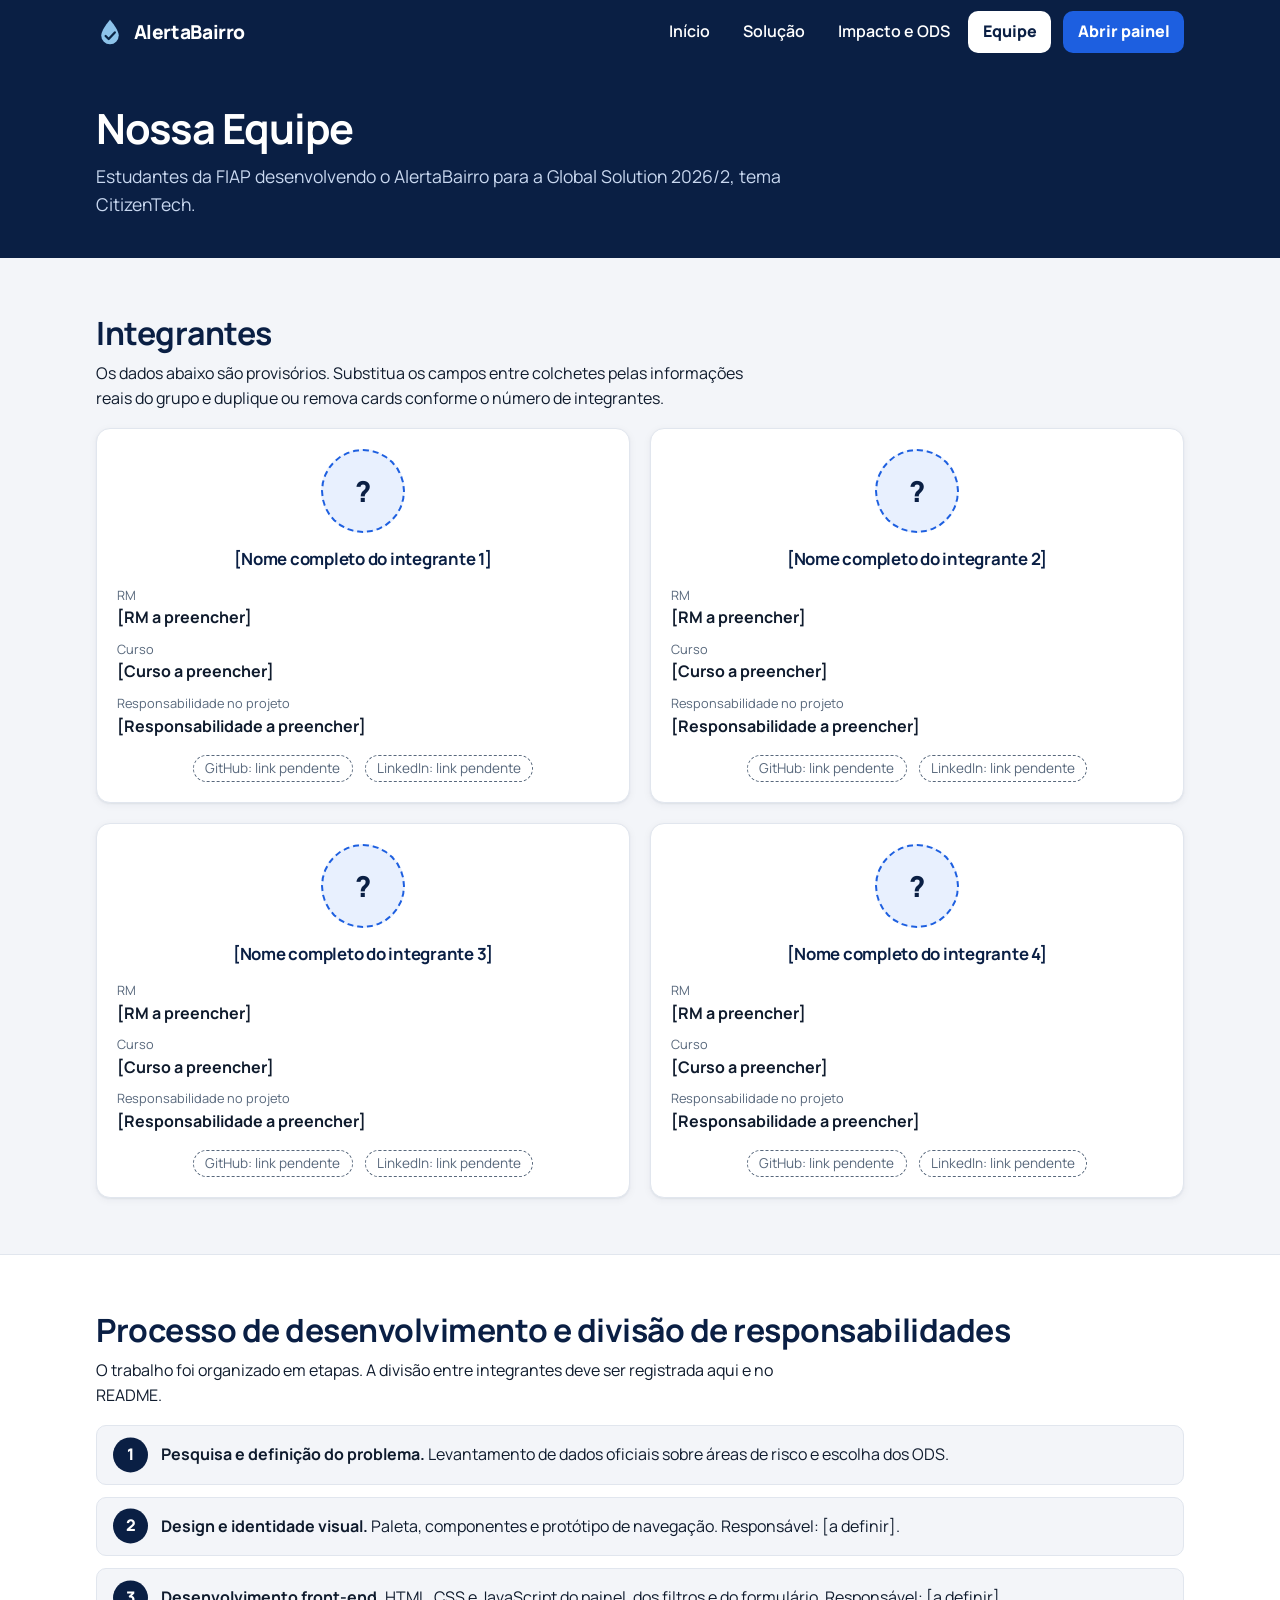
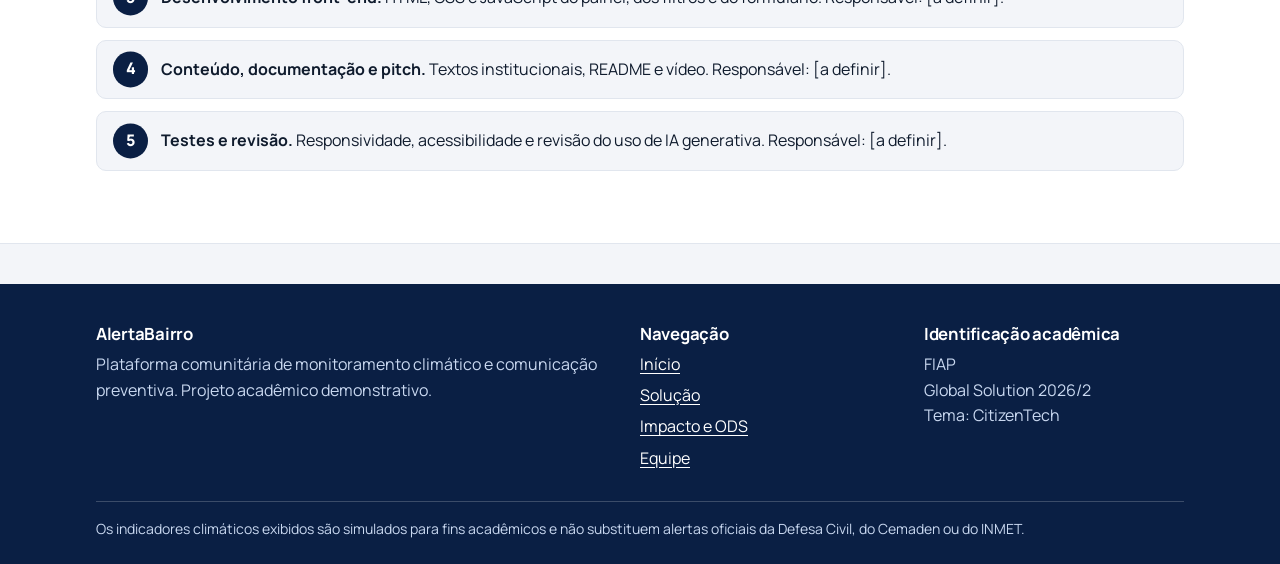
==== equipe.html @ a282086f "Projeto_demo {versão 1}" ====
<!DOCTYPE html>
<html lang="pt-BR">
<head>
  <meta charset="UTF-8">
  <meta name="viewport" content="width=device-width, initial-scale=1">
  <title>Equipe | AlertaBairro</title>
  <meta name="description" content="Integrantes do projeto AlertaBairro, responsabilidades e processo de desenvolvimento da Global Solution FIAP 2026/2.">
  <link rel="preconnect" href="https://fonts.googleapis.com">
  <link rel="preconnect" href="https://fonts.gstatic.com" crossorigin>
  <link href="https://fonts.googleapis.com/css2?family=Manrope:wght@400;500;600;700;800&amp;display=swap" rel="stylesheet">
  <link rel="stylesheet" href="css/style.css">
  <script src="js/main.js" defer></script>
</head>
<body>
  <svg class="sprite" aria-hidden="true" focusable="false">
    <symbol id="i-home" viewBox="0 0 24 24"><path d="M3 11l9-8 9 8"/><path d="M5 10v10h14V10"/><path d="M10 20v-6h4v6"/></symbol>
    <symbol id="i-activity" viewBox="0 0 24 24"><path d="M3 12h4l3-8 4 16 3-8h4"/></symbol>
    <symbol id="i-map" viewBox="0 0 24 24"><path d="M9 4L3 6v14l6-2 6 2 6-2V4l-6 2-6-2z"/><path d="M9 4v14"/><path d="M15 6v14"/></symbol>
    <symbol id="i-alert" viewBox="0 0 24 24"><path d="M12 3L2 21h20L12 3z"/><path d="M12 10v5"/><path d="M12 18h.01"/></symbol>
    <symbol id="i-bell" viewBox="0 0 24 24"><path d="M6 9a6 6 0 0 1 12 0c0 6 2 7 2 8H4c0-1 2-2 2-8z"/><path d="M10 21h4"/></symbol>
    <symbol id="i-users" viewBox="0 0 24 24"><circle cx="9" cy="8" r="3.5"/><path d="M2 20c0-3.5 3-6 7-6s7 2.5 7 6"/><circle cx="17" cy="9" r="2.5"/><path d="M18 14c2.5.5 4 2.5 4 5"/></symbol>
    <symbol id="i-settings" viewBox="0 0 24 24"><path d="M4 6h10"/><path d="M18 6h2"/><circle cx="16" cy="6" r="2"/><path d="M4 12h2"/><path d="M10 12h10"/><circle cx="8" cy="12" r="2"/><path d="M4 18h10"/><path d="M18 18h2"/><circle cx="16" cy="18" r="2"/></symbol>
    <symbol id="i-search" viewBox="0 0 24 24"><circle cx="11" cy="11" r="7"/><path d="M20 20l-4-4"/></symbol>
    <symbol id="i-plus" viewBox="0 0 24 24"><path d="M12 5v14M5 12h14"/></symbol>
    <symbol id="i-menu" viewBox="0 0 24 24"><path d="M4 6h16M4 12h16M4 18h16"/></symbol>
    <symbol id="i-x" viewBox="0 0 24 24"><path d="M6 6l12 12M18 6L6 18"/></symbol>
    <symbol id="i-droplet" viewBox="0 0 24 24"><path d="M12 3s7 7.5 7 12a7 7 0 0 1-14 0c0-4.5 7-12 7-12z"/></symbol>
    <symbol id="i-cloud-rain" viewBox="0 0 24 24"><path d="M7 15a4.5 4.5 0 0 1-.5-9A6 6 0 0 1 18 7.5a4 4 0 0 1-.5 7.5H7z"/><path d="M8 18l-1 3M12 18l-1 3M16 18l-1 3"/></symbol>
    <symbol id="i-thermometer" viewBox="0 0 24 24"><path d="M14 14.5V5a2 2 0 0 0-4 0v9.5a4 4 0 1 0 4 0z"/></symbol>
    <symbol id="i-check" viewBox="0 0 24 24"><path d="M5 12.5l4.5 4.5L19 7"/></symbol>
    <symbol id="i-pin" viewBox="0 0 24 24"><path d="M12 21s7-6 7-11a7 7 0 0 0-14 0c0 5 7 11 7 11z"/><circle cx="12" cy="10" r="2.5"/></symbol>
    <symbol id="i-shield" viewBox="0 0 24 24"><path d="M12 3l8 3v6c0 5-3.5 8-8 9-4.5-1-8-4-8-9V6l8-3z"/><path d="M9 12l2 2 4-4"/></symbol>
    <symbol id="i-clock" viewBox="0 0 24 24"><circle cx="12" cy="12" r="9"/><path d="M12 7v5l3 2"/></symbol>
    <symbol id="i-info" viewBox="0 0 24 24"><circle cx="12" cy="12" r="9"/><path d="M12 11v5"/><path d="M12 8h.01"/></symbol>
  </svg>
  <a class="skip-link" href="#conteudo">Ir para o conteúdo principal</a>
  <header class="site-header">
    <div class="container header-inner">
      <a class="brand" href="index.html" aria-label="AlertaBairro, página inicial">
        <svg viewBox="0 0 32 32" aria-hidden="true" focusable="false">
          <path d="M16 2C16 2 6 13.5 6 20a10 10 0 0 0 20 0C26 13.5 16 2 16 2Z" fill="#8dc3ea"/>
          <path d="M11 20.5l3.5 3.5 7-7.5" fill="none" stroke="#0b2545" stroke-width="2.6" stroke-linecap="round" stroke-linejoin="round"/>
        </svg>
        <span>AlertaBairro</span>
      </a>
      <button class="menu-toggle" id="menu-toggle" type="button" aria-expanded="false" aria-controls="menu-principal">
        <span class="sr-only">Abrir menu</span>
        <svg class="icon" viewBox="0 0 24 24" aria-hidden="true" focusable="false"><path d="M4 6h16M4 12h16M4 18h16"/></svg>
      </button>
      <nav aria-label="Navegação principal">
        <ul class="menu" id="menu-principal">
          <li><a href="index.html">Início</a></li>
          <li><a href="solucao.html">Solução</a></li>
          <li><a href="impacto.html">Impacto e ODS</a></li>
          <li><a href="equipe.html" aria-current="page">Equipe</a></li>
          <li><a class="menu-cta" href="solucao.html">Abrir painel</a></li>
        </ul>
      </nav>
    </div>
  </header>

  <main id="conteudo">

    <section class="page-hero" aria-labelledby="titulo-equipe">
      <div class="container">
        <h1 id="titulo-equipe">Nossa Equipe</h1>
        <p class="lead">Estudantes da FIAP desenvolvendo o AlertaBairro para a Global Solution 2026/2, tema CitizenTech.</p>
      </div>
    </section>

    <section class="section" aria-labelledby="titulo-integrantes">
      <div class="container">
        <h2 id="titulo-integrantes">Integrantes</h2>
        <p>Os dados abaixo são provisórios. Substitua os campos entre colchetes pelas informações reais do grupo e duplique ou remova cards conforme o número de integrantes.</p>
        <div class="grid grid-2">
          <article class="card team-card">
            <div class="avatar" role="img" aria-label="Avatar provisório do integrante 1">?</div>
            <h3>[Nome completo do integrante 1]</h3>
            <dl>
              <dt>RM</dt><dd>[RM a preencher]</dd>
              <dt>Curso</dt><dd>[Curso a preencher]</dd>
              <dt>Responsabilidade no projeto</dt><dd>[Responsabilidade a preencher]</dd>
            </dl>
            <div class="team-links">
              <span class="link-pendente">GitHub: link pendente</span>
              <span class="link-pendente">LinkedIn: link pendente</span>
            </div>
          </article>
          <article class="card team-card">
            <div class="avatar" role="img" aria-label="Avatar provisório do integrante 2">?</div>
            <h3>[Nome completo do integrante 2]</h3>
            <dl>
              <dt>RM</dt><dd>[RM a preencher]</dd>
              <dt>Curso</dt><dd>[Curso a preencher]</dd>
              <dt>Responsabilidade no projeto</dt><dd>[Responsabilidade a preencher]</dd>
            </dl>
            <div class="team-links">
              <span class="link-pendente">GitHub: link pendente</span>
              <span class="link-pendente">LinkedIn: link pendente</span>
            </div>
          </article>
          <article class="card team-card">
            <div class="avatar" role="img" aria-label="Avatar provisório do integrante 3">?</div>
            <h3>[Nome completo do integrante 3]</h3>
            <dl>
              <dt>RM</dt><dd>[RM a preencher]</dd>
              <dt>Curso</dt><dd>[Curso a preencher]</dd>
              <dt>Responsabilidade no projeto</dt><dd>[Responsabilidade a preencher]</dd>
            </dl>
            <div class="team-links">
              <span class="link-pendente">GitHub: link pendente</span>
              <span class="link-pendente">LinkedIn: link pendente</span>
            </div>
          </article>
          <article class="card team-card">
            <div class="avatar" role="img" aria-label="Avatar provisório do integrante 4">?</div>
            <h3>[Nome completo do integrante 4]</h3>
            <dl>
              <dt>RM</dt><dd>[RM a preencher]</dd>
              <dt>Curso</dt><dd>[Curso a preencher]</dd>
              <dt>Responsabilidade no projeto</dt><dd>[Responsabilidade a preencher]</dd>
            </dl>
            <div class="team-links">
              <span class="link-pendente">GitHub: link pendente</span>
              <span class="link-pendente">LinkedIn: link pendente</span>
            </div>
          </article>
        </div>
      </div>
    </section>

    <section class="section section-alt" aria-labelledby="titulo-processo">
      <div class="container">
        <h2 id="titulo-processo">Processo de desenvolvimento e divisão de responsabilidades</h2>
        <p>O trabalho foi organizado em etapas. A divisão entre integrantes deve ser registrada aqui e no README.</p>
        <ol class="steps">
          <li><strong>Pesquisa e definição do problema.</strong> Levantamento de dados oficiais sobre áreas de risco e escolha dos ODS.</li>
          <li><strong>Design e identidade visual.</strong> Paleta, componentes e protótipo de navegação. Responsável: [a definir].</li>
          <li><strong>Desenvolvimento front-end.</strong> HTML, CSS e JavaScript do painel, dos filtros e do formulário. Responsável: [a definir].</li>
          <li><strong>Conteúdo, documentação e pitch.</strong> Textos institucionais, README e vídeo. Responsável: [a definir].</li>
          <li><strong>Testes e revisão.</strong> Responsividade, acessibilidade e revisão do uso de IA generativa. Responsável: [a definir].</li>
        </ol>
      </div>
    </section>
  </main>

  <footer class="site-footer">
    <div class="container">
      <div class="footer-grid">
        <div>
          <h2>AlertaBairro</h2>
          <p>Plataforma comunitária de monitoramento climático e comunicação preventiva. Projeto acadêmico demonstrativo.</p>
        </div>
        <nav aria-label="Navegação do rodapé">
          <h2>Navegação</h2>
          <ul class="footer-links">
            <li><a href="index.html">Início</a></li>
            <li><a href="solucao.html">Solução</a></li>
            <li><a href="impacto.html">Impacto e ODS</a></li>
            <li><a href="equipe.html">Equipe</a></li>
          </ul>
        </nav>
        <div>
          <h2>Identificação acadêmica</h2>
          <p>FIAP<br>Global Solution 2026/2<br>Tema: CitizenTech</p>
        </div>
      </div>
      <div class="footer-note">
        <p>Os indicadores climáticos exibidos são simulados para fins acadêmicos e não substituem alertas oficiais da Defesa Civil, do Cemaden ou do INMET.</p>
      </div>
    </div>
  </footer>
</body>
</html>
---- css/style.css ----
/* ==========================================================================
   AlertaBairro — Global Solution FIAP 2026/2 (CitizenTech)
   Estilos globais (site institucional + aplicativo). Mobile First.
   Sumário:
   1. Tokens          2. Base e utilitários   3. Componentes (botões, badges, formulários)
   4. Site público    5. App: estrutura       6. App: componentes e telas
   7. Mapa            8. Media queries        9. Movimento reduzido
   ========================================================================== */

/* 1. TOKENS --------------------------------------------------------------- */
:root {
  --navy: #0a1f44;
  --navy-2: #102a5c;
  --navy-3: #1b3a73;
  --blue: #1d5fe0;
  --blue-dark: #1749ad;
  --sky: #e8f0fe;
  --bg: #f3f5f9;
  --surface: #ffffff;
  --line: #e1e6ee;
  --ink: #0f1b2d;
  --muted: #58687c;

  --green: #0f7a55;
  --green-bg: #e2f5ec;
  --green-fill: #2fa36b;
  --amber: #8a5300;
  --amber-bg: #fff3d6;
  --amber-fill: #f2b230;
  --red: #c0302b;
  --red-bg: #fdeaea;
  --red-fill: #d6453d;

  --r-sm: 6px;
  --r: 10px;
  --r-lg: 14px;
  --shadow: 0 1px 2px rgba(10, 31, 68, 0.06), 0 2px 8px rgba(10, 31, 68, 0.05);
  --shadow-lg: 0 12px 32px rgba(10, 31, 68, 0.18);
  --font: "Manrope", "Segoe UI", system-ui, -apple-system, "Helvetica Neue", Arial, sans-serif;
  --max: 1120px;
  --sidebar: 256px;
  --topbar: 64px;
}

/* 2. BASE E UTILITÁRIOS --------------------------------------------------- */
*, *::before, *::after { box-sizing: border-box; }
html { scroll-behavior: smooth; -webkit-text-size-adjust: 100%; }
body { margin: 0; font-family: var(--font); font-size: 1rem; line-height: 1.6; color: var(--ink); background: var(--bg); overflow-x: hidden; }
img, svg { max-width: 100%; }
h1, h2, h3 { margin: 0 0 0.5rem; line-height: 1.2; color: var(--navy); letter-spacing: -0.015em; }
h1 { font-size: clamp(2rem, 6vw, 3.4rem); letter-spacing: -0.03em; }
h2 { font-size: clamp(1.45rem, 3.5vw, 2rem); }
h3 { font-size: 1.05rem; }
p { margin: 0 0 1rem; max-width: 68ch; }
a { color: var(--blue); text-underline-offset: 3px; }
a:hover { color: var(--navy); }
ul, ol { margin: 0 0 1rem; padding-left: 1.25rem; }
:focus-visible { outline: 3px solid var(--amber-fill); outline-offset: 2px; border-radius: 4px; }

.container { width: 100%; max-width: var(--max); margin: 0 auto; padding: 0 1rem; }
.sr-only { position: absolute; width: 1px; height: 1px; padding: 0; margin: -1px; overflow: hidden; clip: rect(0, 0, 0, 0); white-space: nowrap; border: 0; }
.skip-link { position: absolute; left: 1rem; top: -100px; z-index: 300; background: var(--amber-bg); color: var(--ink); padding: 0.6rem 1rem; border-radius: var(--r-sm); font-weight: 700; }
.skip-link:focus { top: 0.5rem; }
[hidden] { display: none !important; }
.lead { font-size: 1.1rem; color: var(--muted); }
.muted { color: var(--muted); }
.grid { display: grid; gap: 1.25rem; }
.icon { width: 1.25rem; height: 1.25rem; flex: none; fill: none; stroke: currentColor; stroke-width: 2; stroke-linecap: round; stroke-linejoin: round; }

/* 3. COMPONENTES ---------------------------------------------------------- */
.btn {
  display: inline-flex; align-items: center; justify-content: center; gap: 0.5rem;
  padding: 0.65rem 1.15rem; border-radius: var(--r); border: 1.5px solid transparent;
  font: inherit; font-weight: 700; font-size: 0.95rem; text-decoration: none; cursor: pointer;
  transition: background 0.15s ease, color 0.15s ease, border-color 0.15s ease, transform 0.1s ease;
}
.btn:active { transform: translateY(1px); }
.btn-primary { background: var(--blue); color: #fff; }
.btn-primary:hover { background: var(--blue-dark); color: #fff; }
.btn-secondary { background: var(--surface); color: var(--navy); border-color: #b9c4d4; }
.btn-secondary:hover { background: var(--sky); border-color: var(--blue); color: var(--navy); }
.btn-light { background: #fff; color: var(--navy); }
.btn-light:hover { background: var(--sky); color: var(--navy); }
.btn-outline-light { background: transparent; color: #fff; border-color: rgba(255, 255, 255, 0.55); }
.btn-outline-light:hover { background: rgba(255, 255, 255, 0.12); color: #fff; }
.btn-danger { background: var(--red); color: #fff; }
.btn-danger:hover { background: #9d2420; color: #fff; }
.btn-sm { padding: 0.4rem 0.75rem; font-size: 0.85rem; }
.btn-row { display: flex; flex-wrap: wrap; gap: 0.75rem; margin-top: 1.25rem; }

.badge { display: inline-flex; align-items: center; gap: 0.3rem; font-size: 0.78rem; font-weight: 700; padding: 0.15rem 0.6rem; border-radius: 999px; border: 1px solid transparent; white-space: nowrap; }
.badge-baixo, .badge-informativo { background: var(--green-bg); color: var(--green); border-color: #9ad6bb; }
.badge-moderado, .badge-atencao { background: var(--amber-bg); color: var(--amber); border-color: #e8c36a; }
.badge-alto, .badge-elevado { background: var(--red-bg); color: var(--red); border-color: #eba6a3; }
.badge-neutro { background: var(--sky); color: var(--navy-3); border-color: #c3d4f6; }

.field { display: flex; flex-direction: column; gap: 0.35rem; }
.field label { font-weight: 700; font-size: 0.9rem; }
.field input, .field select, .field textarea {
  font: inherit; font-size: 0.95rem; padding: 0.6rem 0.75rem; border: 1.5px solid #b9c4d4;
  border-radius: var(--r); background: #fff; color: var(--ink); width: 100%;
}
.field textarea { resize: vertical; min-height: 96px; }
.field input:focus, .field select:focus, .field textarea:focus { border-color: var(--blue); outline: 3px solid var(--sky); }
.field input[aria-invalid="true"], .field select[aria-invalid="true"], .field textarea[aria-invalid="true"] { border-color: var(--red); background: var(--red-bg); }
.hint { font-size: 0.85rem; color: var(--muted); }
.erro-campo { color: var(--red); font-size: 0.85rem; font-weight: 700; margin: 0; }
.form-grid { display: grid; gap: 1rem; }
.feedback { border-radius: var(--r); padding: 0.85rem 1rem; margin-top: 1rem; font-weight: 700; font-size: 0.95rem; }
.feedback p { margin: 0; }
.feedback-sucesso { background: var(--green-bg); color: var(--green); border: 1px solid #9ad6bb; }
.feedback-erro { background: var(--red-bg); color: var(--red); border: 1px solid #eba6a3; }
.notice { display: flex; gap: 0.75rem; align-items: flex-start; background: var(--amber-bg); border: 1px solid #e8c36a; border-left: 5px solid var(--amber-fill); border-radius: var(--r); padding: 0.85rem 1rem; font-size: 0.92rem; }
.notice p { margin: 0; max-width: none; }
.notice .icon { color: var(--amber); margin-top: 0.15rem; }
.card { background: var(--surface); border: 1px solid var(--line); border-radius: var(--r-lg); padding: 1.25rem; box-shadow: var(--shadow); }
.card p:last-child { margin-bottom: 0; }

/* 4. SITE PÚBLICO --------------------------------------------------------- */
.site-header { background: var(--navy); position: sticky; top: 0; z-index: 50; }
.header-inner { display: flex; align-items: center; justify-content: space-between; min-height: 64px; position: relative; }
.brand { display: inline-flex; align-items: center; gap: 0.6rem; color: #fff; font-weight: 800; font-size: 1.2rem; text-decoration: none; letter-spacing: -0.02em; }
.brand:hover { color: #bcd3ff; }
.brand svg { width: 28px; height: 28px; }
.menu-toggle { background: transparent; border: 1.5px solid rgba(255, 255, 255, 0.45); border-radius: var(--r); width: 44px; height: 44px; cursor: pointer; display: inline-flex; align-items: center; justify-content: center; color: #fff; }
.menu-toggle:hover { border-color: #fff; }
.menu { list-style: none; margin: 0; padding: 0.5rem 1rem 1rem; display: none; position: absolute; top: 100%; left: 0; right: 0; background: var(--navy-2); border-top: 1px solid rgba(255, 255, 255, 0.15); }
.menu.aberto { display: block; }
.menu a { display: block; padding: 0.75rem; color: #fff; text-decoration: none; border-radius: var(--r); font-weight: 600; }
.menu a:hover { background: rgba(255, 255, 255, 0.1); }
.menu a[aria-current="page"] { background: #fff; color: var(--navy); font-weight: 800; }
.menu .menu-cta { margin-top: 0.5rem; background: var(--blue); text-align: center; font-weight: 800; }
.menu .menu-cta:hover { background: var(--blue-dark); }

.hero { background: var(--navy); color: #fff; padding: 2.5rem 0 4rem; }
.hero h1 { color: #fff; max-width: 13ch; }
.hero .lead { color: #c9d8f0; }
.hero-inner { display: grid; gap: 2.5rem; align-items: center; }
.hero-tagline { font-size: 1.15rem; font-weight: 700; color: #9fc2ff; margin-bottom: 0.75rem; }
.snapshot { background: var(--surface); color: var(--ink); border-radius: var(--r-lg); padding: 1.1rem; box-shadow: var(--shadow-lg); }
.snapshot-head { display: flex; justify-content: space-between; align-items: center; gap: 0.5rem; margin-bottom: 0.75rem; }
.snapshot-head h2 { font-size: 1rem; margin: 0; }
.snapshot ul { list-style: none; margin: 0; padding: 0; display: grid; gap: 0.5rem; }
.snapshot li { display: flex; align-items: center; justify-content: space-between; gap: 0.75rem; padding: 0.65rem 0.75rem; border: 1px solid var(--line); border-left-width: 5px; border-radius: var(--r); }
.snapshot li.risco-alto { border-left-color: var(--red-fill); }
.snapshot li.risco-moderado { border-left-color: var(--amber-fill); }
.snapshot li.risco-baixo { border-left-color: var(--green-fill); }
.snapshot strong { display: block; line-height: 1.2; }
.snapshot small { color: var(--muted); }
.snapshot-note { font-size: 0.8rem; color: var(--muted); margin: 0.75rem 0 0; }

.section { padding: 2.5rem 0; }
.section-alt { background: var(--surface); border-block: 1px solid var(--line); }
.section-head { margin-bottom: 1.5rem; }
.card h3 { margin-bottom: 0.4rem; }
.section-alt .card { background: var(--bg); box-shadow: none; }
.feature-icon { width: 44px; height: 44px; border-radius: var(--r); background: var(--sky); color: var(--blue); display: flex; align-items: center; justify-content: center; margin-bottom: 0.9rem; }
.feature-icon .icon { width: 1.4rem; height: 1.4rem; }

.stat { background: var(--navy); color: #fff; border-radius: var(--r-lg); padding: 1.5rem; margin: 0; }
.stat-number { font-size: clamp(2.4rem, 8vw, 3.6rem); font-weight: 800; line-height: 1; margin: 0 0 0.5rem; letter-spacing: -0.03em; }
.stat p { color: #d6e2f5; }
.stat a { color: #9fc2ff; }
.stat a:hover { color: #fff; }
.stat-source { font-size: 0.9rem; margin-bottom: 0; }
.problem-list { list-style: none; padding: 0; display: grid; gap: 0.6rem; }
.problem-list li { padding-left: 1.6rem; position: relative; }
.problem-list li::before { content: ""; position: absolute; left: 0; top: 0.5rem; width: 0.8rem; height: 0.8rem; border-radius: 50% 50% 50% 0; transform: rotate(-45deg); background: var(--blue); }
.steps { list-style: none; padding: 0; counter-reset: passo; display: grid; gap: 0.75rem; }
.steps li { counter-increment: passo; background: var(--surface); border: 1px solid var(--line); border-radius: var(--r); padding: 1rem 1rem 1rem 4rem; position: relative; box-shadow: var(--shadow); }
.section-alt .steps li { background: var(--bg); box-shadow: none; }
.steps li::before { content: counter(passo); position: absolute; left: 1rem; top: 50%; transform: translateY(-50%); width: 2.2rem; height: 2.2rem; border-radius: 50%; background: var(--navy); color: #fff; font-weight: 800; display: flex; align-items: center; justify-content: center; }
.cta-band { background: var(--navy); color: #fff; border-radius: var(--r-lg); padding: 2.5rem 1.5rem; }
.cta-band h2 { color: #fff; }
.cta-band p { color: #c9d8f0; }
.ref-list li { margin-bottom: 0.5rem; }
.impact-card .valor { font-size: 2rem; font-weight: 800; color: var(--blue); line-height: 1.1; margin-bottom: 0.3rem; }
.tag { display: inline-block; font-size: 0.78rem; font-weight: 700; padding: 0.1rem 0.6rem; border-radius: 999px; background: var(--amber-bg); color: var(--amber); border: 1px solid #e8c36a; }
.page-hero { background: var(--navy); color: #fff; padding: 2.5rem 0; }
.page-hero h1 { color: #fff; font-size: clamp(1.8rem, 5vw, 2.6rem); }
.page-hero .lead { color: #c9d8f0; margin-bottom: 0; }
.avatar { width: 84px; height: 84px; border-radius: 50%; margin: 0 auto 1rem; background: var(--sky); color: var(--navy); font-size: 1.8rem; font-weight: 800; display: flex; align-items: center; justify-content: center; border: 2px dashed var(--blue); }
.team-card { text-align: center; }
.team-card dl { text-align: left; margin: 1rem 0; }
.team-card dt { font-size: 0.8rem; color: var(--muted); }
.team-card dd { margin: 0 0 0.5rem; font-weight: 700; }
.team-links { display: flex; justify-content: center; gap: 0.75rem; flex-wrap: wrap; }
.link-pendente { color: var(--muted); font-size: 0.85rem; border: 1px dashed var(--muted); border-radius: 999px; padding: 0.1rem 0.7rem; }
.site-footer { background: var(--navy); color: #c9d8f0; padding: 2.5rem 0 1.5rem; margin-top: 2.5rem; }
.footer-grid { display: grid; gap: 1.5rem; }
.site-footer h2 { color: #fff; font-size: 1.05rem; }
.site-footer a { color: #fff; }
.site-footer a:hover { color: #9fc2ff; }
.footer-links { list-style: none; padding: 0; margin: 0; }
.footer-links li { margin-bottom: 0.35rem; }
.footer-note { border-top: 1px solid rgba(255, 255, 255, 0.2); margin-top: 1.5rem; padding-top: 1rem; font-size: 0.875rem; }
.footer-note p { max-width: none; margin: 0; }

/* 5. APP: ESTRUTURA ------------------------------------------------------- */
body.app { background: var(--bg); padding-bottom: 72px; }
.app-shell { min-height: 100vh; }
.sidebar {
  position: fixed; inset: 0 auto 0 0; width: min(300px, 86vw); background: var(--navy); color: #fff;
  z-index: 120; display: flex; flex-direction: column; padding: 1rem 0.75rem;
  transform: translateX(-100%); transition: transform 0.25s ease; overflow-y: auto;
}
.sidebar.aberto { transform: none; }
.sidebar-overlay { position: fixed; inset: 0; background: rgba(10, 31, 68, 0.55); z-index: 110; }
.sidebar-top { display: flex; align-items: center; justify-content: space-between; padding: 0.25rem 0.5rem 1rem; }
.sidebar-close { background: transparent; border: 0; color: #fff; width: 40px; height: 40px; border-radius: var(--r); cursor: pointer; display: inline-flex; align-items: center; justify-content: center; }
.sidebar-close:hover { background: rgba(255, 255, 255, 0.1); }
.side-nav ul { list-style: none; margin: 0; padding: 0; display: grid; gap: 0.15rem; }
.side-nav a {
  display: flex; align-items: center; gap: 0.75rem; padding: 0.65rem 0.75rem; border-radius: var(--r);
  color: #cdd9ee; text-decoration: none; font-weight: 600; font-size: 0.95rem; position: relative;
}
.side-nav a:hover { background: rgba(255, 255, 255, 0.08); color: #fff; }
.side-nav a[aria-current="page"] { background: var(--navy-3); color: #fff; }
.side-nav a[aria-current="page"]::before { content: ""; position: absolute; left: -0.75rem; top: 20%; bottom: 20%; width: 4px; border-radius: 0 4px 4px 0; background: #6ea2ff; }
.nav-count { margin-left: auto; min-width: 1.4rem; text-align: center; font-size: 0.75rem; font-weight: 800; background: var(--red-fill); color: #fff; border-radius: 999px; padding: 0.05rem 0.4rem; }
.sidebar-foot { margin-top: auto; padding: 1rem 0.5rem 0; font-size: 0.82rem; color: #a9bad6; border-top: 1px solid rgba(255, 255, 255, 0.12); }
.sidebar-foot a { color: #fff; font-weight: 700; }
.sidebar-foot p { margin: 0.5rem 0 0; }

.app-main { min-width: 0; }
.topbar { position: sticky; top: 0; z-index: 90; background: rgba(255, 255, 255, 0.96); backdrop-filter: blur(6px); border-bottom: 1px solid var(--line); display: flex; align-items: center; gap: 0.5rem; padding: 0.6rem 0.75rem; min-height: var(--topbar); }
.icon-btn { background: transparent; border: 1.5px solid transparent; width: 42px; height: 42px; border-radius: var(--r); cursor: pointer; display: inline-flex; align-items: center; justify-content: center; color: var(--navy); position: relative; flex: none; }
.icon-btn:hover { background: var(--sky); }
.icon-btn .dot { position: absolute; top: 3px; right: 2px; min-width: 18px; height: 18px; border-radius: 999px; background: var(--red-fill); color: #fff; font-size: 0.7rem; font-weight: 800; display: flex; align-items: center; justify-content: center; padding: 0 4px; border: 2px solid #fff; }
.search-box { position: relative; flex: 1; min-width: 0; }
.search-box .icon { position: absolute; left: 0.75rem; top: 50%; transform: translateY(-50%); color: var(--muted); pointer-events: none; }
.search-box input { width: 100%; font: inherit; font-size: 0.92rem; padding: 0.55rem 0.75rem 0.55rem 2.4rem; border: 1.5px solid var(--line); background: var(--bg); border-radius: var(--r); }
.search-box input:focus { border-color: var(--blue); background: #fff; outline: 3px solid var(--sky); }
.search-results { position: absolute; top: calc(100% + 6px); left: 0; right: 0; background: #fff; border: 1px solid var(--line); border-radius: var(--r); box-shadow: var(--shadow-lg); list-style: none; margin: 0; padding: 0.35rem; z-index: 95; max-height: 320px; overflow-y: auto; min-width: 260px; }
.search-results button { width: 100%; text-align: left; background: transparent; border: 0; padding: 0.55rem 0.65rem; border-radius: var(--r-sm); font: inherit; cursor: pointer; display: flex; align-items: center; justify-content: space-between; gap: 0.5rem; }
.search-results button:hover, .search-results button:focus-visible { background: var(--sky); }
.search-results small { color: var(--muted); display: block; }
.search-empty { padding: 0.65rem; color: var(--muted); font-size: 0.9rem; }
.loc-select { display: none; position: relative; }
.loc-select select { font: inherit; font-size: 0.92rem; font-weight: 600; padding: 0.55rem 0.75rem 0.55rem 2.2rem; border: 1.5px solid var(--line); border-radius: var(--r); background: #fff; color: var(--ink); max-width: 200px; }
.loc-select .icon { position: absolute; left: 0.7rem; top: 50%; transform: translateY(-50%); color: var(--blue); pointer-events: none; }
.btn-quick { display: none; }
.profile-link { display: inline-flex; align-items: center; gap: 0.5rem; text-decoration: none; color: var(--ink); border-radius: var(--r); padding: 0.2rem; }
.profile-link:hover { background: var(--sky); color: var(--ink); }
.profile-avatar { width: 36px; height: 36px; border-radius: 50%; background: var(--navy); color: #fff; font-weight: 800; font-size: 0.85rem; display: flex; align-items: center; justify-content: center; }
.profile-name { display: none; font-weight: 700; font-size: 0.9rem; }
.popover { position: absolute; top: calc(100% + 8px); right: 0.75rem; width: min(380px, calc(100vw - 1.5rem)); background: #fff; border: 1px solid var(--line); border-radius: var(--r-lg); box-shadow: var(--shadow-lg); z-index: 100; }
.popover-head { display: flex; justify-content: space-between; align-items: center; padding: 0.85rem 1rem; border-bottom: 1px solid var(--line); }
.popover-head h2 { font-size: 1rem; margin: 0; }
.popover-body { max-height: 340px; overflow-y: auto; padding: 0.5rem; }
.popover-foot { padding: 0.65rem 1rem; border-top: 1px solid var(--line); font-size: 0.9rem; }
.link-btn { background: none; border: 0; color: var(--blue); font: inherit; font-weight: 700; cursor: pointer; padding: 0; text-decoration: underline; text-underline-offset: 3px; }

.tabbar { position: fixed; bottom: 0; left: 0; right: 0; z-index: 100; background: #fff; border-top: 1px solid var(--line); display: grid; grid-template-columns: repeat(5, 1fr); padding-bottom: env(safe-area-inset-bottom, 0); }
.tabbar a, .tabbar button { display: flex; flex-direction: column; align-items: center; justify-content: center; gap: 0.15rem; padding: 0.5rem 0.25rem; min-height: 56px; font: inherit; font-size: 0.72rem; font-weight: 700; color: var(--muted); text-decoration: none; background: transparent; border: 0; cursor: pointer; position: relative; }
.tabbar a[aria-current="page"] { color: var(--blue); }
.tabbar a[aria-current="page"]::before { content: ""; position: absolute; top: 0; left: 25%; right: 25%; height: 3px; border-radius: 0 0 3px 3px; background: var(--blue); }

.content { padding: 1rem 0.85rem 2rem; max-width: 1400px; margin: 0 auto; }
.view-head { margin-bottom: 1.25rem; }
.view-head h1 { font-size: clamp(1.5rem, 4vw, 2rem); letter-spacing: -0.02em; margin-bottom: 0.25rem; }
.view-head p { color: var(--muted); margin: 0; }
.view-head:focus { outline: none; }
.stack { display: grid; gap: 1rem; }
.card-head { display: flex; align-items: center; justify-content: space-between; gap: 0.75rem; margin-bottom: 0.9rem; flex-wrap: wrap; }
.card-head h2 { font-size: 1.05rem; margin: 0; }
.card-head p { margin: 0; font-size: 0.85rem; color: var(--muted); }

/* 6. APP: COMPONENTES E TELAS -------------------------------------------- */
.kpis { display: grid; gap: 0.75rem; grid-template-columns: repeat(2, 1fr); margin: 1rem 0; }
.kpi { background: var(--surface); border: 1px solid var(--line); border-radius: var(--r-lg); padding: 1rem; box-shadow: var(--shadow); display: flex; flex-direction: column; gap: 0.2rem; }
.kpi-top { display: flex; align-items: center; gap: 0.5rem; color: var(--muted); font-size: 0.85rem; font-weight: 600; }
.kpi-top .icon { color: var(--blue); }
.kpi-value { font-size: 1.8rem; font-weight: 800; color: var(--navy); line-height: 1.1; letter-spacing: -0.02em; }
.kpi.is-alert { border-color: #eba6a3; }
.kpi.is-alert .kpi-top .icon, .kpi.is-alert .kpi-value { color: var(--red); }
.dash-grid { display: grid; gap: 1rem; }
.dash-col { display: grid; gap: 1rem; align-content: start; min-width: 0; }

.list { list-style: none; margin: 0; padding: 0; display: grid; gap: 0.5rem; }
.row-item { display: flex; gap: 0.75rem; align-items: flex-start; padding: 0.7rem 0.75rem; border: 1px solid var(--line); border-left-width: 5px; border-radius: var(--r); background: var(--surface); width: 100%; text-align: left; font: inherit; color: inherit; }
button.row-item { cursor: pointer; }
button.row-item:hover { background: var(--bg); }
.row-item.nivel-baixo, .row-item.nivel-informativo { border-left-color: var(--green-fill); }
.row-item.nivel-moderado, .row-item.nivel-atencao { border-left-color: var(--amber-fill); }
.row-item.nivel-alto, .row-item.nivel-elevado { border-left-color: var(--red-fill); }
.row-item.nao-lido { background: #f6f9ff; }
.row-main { flex: 1; min-width: 0; }
.row-title { font-weight: 700; display: flex; flex-wrap: wrap; gap: 0.4rem; align-items: center; }
.row-sub { font-size: 0.85rem; color: var(--muted); margin: 0.1rem 0 0; max-width: none; }
.row-end { text-align: right; font-size: 0.85rem; color: var(--muted); white-space: nowrap; }
.empty { text-align: center; padding: 1.75rem 1rem; border: 2px dashed var(--line); border-radius: var(--r-lg); color: var(--muted); background: var(--surface); }
.empty h3 { color: var(--navy); }
.empty p { margin-inline: auto; }

.tips { display: grid; gap: 0.75rem; }
.tip { display: flex; gap: 0.75rem; align-items: flex-start; }
.tip .feature-icon { margin: 0; flex: none; width: 38px; height: 38px; }
.tip p { margin: 0; font-size: 0.92rem; }
.tip strong { display: block; }

.toolbar { display: grid; gap: 0.75rem; margin-bottom: 1rem; }
.cards-bairros { display: grid; gap: 0.75rem; grid-template-columns: 1fr; }
.card-bairro { background: var(--surface); border: 1px solid var(--line); border-top: 5px solid var(--line); border-radius: var(--r-lg); padding: 1rem; box-shadow: var(--shadow); display: flex; flex-direction: column; gap: 0.6rem; }
.card-bairro.risco-baixo { border-top-color: var(--green-fill); }
.card-bairro.risco-moderado { border-top-color: var(--amber-fill); }
.card-bairro.risco-alto { border-top-color: var(--red-fill); }
.card-top { display: flex; justify-content: space-between; align-items: flex-start; gap: 0.5rem; }
.card-top h3 { margin: 0; }
.cidade { color: var(--muted); font-size: 0.9rem; margin: 0; }
.medidas { display: grid; grid-template-columns: 1fr 1fr; gap: 0.5rem; margin: 0; }
.medidas div { background: var(--bg); border-radius: var(--r-sm); padding: 0.45rem 0.65rem; }
.medidas dt { font-size: 0.78rem; color: var(--muted); }
.medidas dd { margin: 0; font-weight: 800; }
.barra { height: 6px; border-radius: 3px; background: var(--sky); overflow: hidden; }
.barra span { display: block; height: 100%; background: var(--blue); border-radius: 3px; }
.orientacao { margin: 0; font-size: 0.9rem; }
.simulado { margin: 0; font-size: 0.78rem; color: var(--muted); }
.card-actions { display: flex; flex-wrap: wrap; gap: 0.5rem; margin-top: auto; }

.alert-now { border-left: 6px solid var(--line); }
.alert-now.nivel-informativo { border-left-color: var(--green-fill); background: linear-gradient(90deg, var(--green-bg), #fff 40%); }
.alert-now.nivel-atencao { border-left-color: var(--amber-fill); background: linear-gradient(90deg, var(--amber-bg), #fff 40%); }
.alert-now.nivel-elevado { border-left-color: var(--red-fill); background: linear-gradient(90deg, var(--red-bg), #fff 40%); }
.legend-inline { display: flex; flex-wrap: wrap; gap: 0.5rem; }

.occ-meta { display: flex; flex-wrap: wrap; gap: 0.4rem; align-items: center; }
.occ-actions { display: flex; flex-wrap: wrap; gap: 0.5rem; margin-top: 0.5rem; }
.occ-note { font-size: 0.8rem; color: var(--muted); margin: 0.4rem 0 0; max-width: none; }
.loc-chip { display: flex; align-items: center; gap: 0.5rem; flex-wrap: wrap; font-size: 0.9rem; padding: 0.6rem 0.75rem; border: 1px dashed #b9c4d4; border-radius: var(--r); background: var(--bg); }

.bar-list { display: grid; gap: 0.6rem; }
.bar-row { display: grid; grid-template-columns: 1fr auto; gap: 0.2rem 0.5rem; font-size: 0.9rem; }
.bar-row .barra { grid-column: 1 / -1; }
.check-list { display: grid; gap: 0.5rem; grid-template-columns: 1fr; border: 0; padding: 0; margin: 0; }
.check-list label { display: flex; gap: 0.6rem; align-items: center; padding: 0.5rem 0.65rem; border: 1px solid var(--line); border-radius: var(--r); cursor: pointer; font-size: 0.92rem; }
.check-list input { width: 1.1rem; height: 1.1rem; accent-color: var(--blue); }
.contacts { display: grid; gap: 0.5rem; }
.contact { display: flex; justify-content: space-between; align-items: center; gap: 0.75rem; padding: 0.65rem 0.85rem; border: 1px solid var(--line); border-radius: var(--r); }
.contact strong { font-size: 1.3rem; color: var(--navy); }

.toasts { position: fixed; z-index: 400; left: 0.75rem; right: 0.75rem; bottom: 84px; display: grid; gap: 0.5rem; pointer-events: none; justify-items: center; }
.toast { pointer-events: auto; display: flex; gap: 0.6rem; align-items: center; background: var(--navy); color: #fff; padding: 0.7rem 1rem; border-radius: var(--r); box-shadow: var(--shadow-lg); font-weight: 600; font-size: 0.92rem; max-width: 460px; animation: toast-in 0.25s ease both; }
.toast.sucesso { background: var(--green); }
.toast.erro { background: var(--red); }
@keyframes toast-in { from { opacity: 0; transform: translateY(8px); } to { opacity: 1; transform: none; } }

/* 7. MAPA ----------------------------------------------------------------- */
.map-card { padding: 0; overflow: hidden; }
.map-top { display: flex; flex-wrap: wrap; align-items: center; justify-content: space-between; gap: 0.6rem; padding: 0.85rem 1rem; border-bottom: 1px solid var(--line); }
.map-top h2 { font-size: 1.05rem; margin: 0; }
.map-tools { display: flex; flex-wrap: wrap; gap: 0.6rem; align-items: center; }
.segmented { display: inline-flex; border: 1.5px solid #b9c4d4; border-radius: var(--r); overflow: hidden; }
.segmented button { font: inherit; font-size: 0.85rem; font-weight: 700; padding: 0.4rem 0.8rem; background: #fff; color: var(--navy); border: 0; cursor: pointer; display: inline-flex; gap: 0.35rem; align-items: center; }
.segmented button + button { border-left: 1.5px solid #b9c4d4; }
.segmented button[aria-pressed="true"] { background: var(--navy); color: #fff; }
.toggle-line { display: inline-flex; gap: 0.35rem; align-items: center; font-size: 0.85rem; font-weight: 600; cursor: pointer; }
.toggle-line input { accent-color: var(--blue); width: 1rem; height: 1rem; }
.map-wrap { position: relative; }
.map-canvas { height: 380px; width: 100%; position: relative; z-index: 0; background: #dfe7f1; }
.map-card.is-full .map-canvas { height: 62vh; min-height: 420px; }
.map-fallback { padding: 2rem 1rem; text-align: center; color: var(--muted); }
.legend { position: absolute; left: 0.6rem; bottom: 0.6rem; z-index: 500; background: rgba(255, 255, 255, 0.95); border: 1px solid var(--line); border-radius: var(--r); padding: 0.5rem 0.7rem; font-size: 0.78rem; box-shadow: var(--shadow); display: grid; gap: 0.2rem; }
.legend-item { display: flex; align-items: center; gap: 0.45rem; }
.sw { width: 12px; height: 12px; border-radius: 50%; border: 2px solid #fff; box-shadow: 0 0 0 1px #8795a8; flex: none; }
.sw.diamond { border-radius: 2px; transform: rotate(45deg) scale(0.85); background: var(--navy); }
.sw.baixo { background: var(--green-fill); }
.sw.moderado { background: var(--amber-fill); }
.sw.alto { background: var(--red-fill); }
.pick-banner { position: absolute; z-index: 600; top: 0.6rem; left: 50%; transform: translateX(-50%); background: var(--navy); color: #fff; padding: 0.55rem 0.9rem; border-radius: var(--r); font-weight: 700; font-size: 0.88rem; box-shadow: var(--shadow-lg); display: flex; gap: 0.6rem; align-items: center; width: max-content; max-width: calc(100% - 1.2rem); }
.map-view-grid { display: grid; gap: 1rem; }
.pin { width: 22px; height: 22px; border-radius: 50%; border: 3px solid #fff; box-shadow: 0 1px 4px rgba(0, 0, 0, 0.45); position: relative; }
.pin.baixo { background: var(--green-fill); }
.pin.moderado { background: var(--amber-fill); }
.pin.alto { background: var(--red-fill); }
.pin.alto::after { content: ""; position: absolute; inset: -9px; border-radius: 50%; border: 2px solid var(--red-fill); animation: pulso 1.8s ease-out infinite; }
@keyframes pulso { from { transform: scale(0.55); opacity: 0.9; } to { transform: scale(1.25); opacity: 0; } }
.pin-occ { width: 16px; height: 16px; background: var(--navy); border: 3px solid #fff; transform: rotate(45deg); box-shadow: 0 1px 4px rgba(0, 0, 0, 0.45); }
.pin-occ.baixa { background: var(--green-fill); }
.pin-occ.media { background: var(--amber-fill); }
.pin-occ.alta { background: var(--red-fill); }
.pin-draft { width: 18px; height: 18px; border-radius: 50%; background: var(--blue); border: 3px solid #fff; box-shadow: 0 0 0 3px rgba(29, 95, 224, 0.35); }
.leaflet-container { font-family: var(--font); }
.popup-box { min-width: 200px; max-width: 250px; }
.popup-box h3 { font-size: 1rem; margin: 0 0 0.15rem; }
.popup-box p { margin: 0.35rem 0; font-size: 0.85rem; }
.popup-box .badge { margin-bottom: 0.25rem; }
.popup-actions { display: flex; flex-wrap: wrap; gap: 0.4rem; margin-top: 0.5rem; }

/* 8. MEDIA QUERIES -------------------------------------------------------- */
@media (min-width: 600px) {
  .kpis { grid-template-columns: repeat(4, 1fr); }
  .cards-bairros { grid-template-columns: repeat(2, 1fr); }
  .form-grid { grid-template-columns: 1fr 1fr; }
  .form-grid .full { grid-column: 1 / -1; }
  .toolbar { grid-template-columns: 2fr 1fr auto; align-items: end; }
  .toolbar.two { grid-template-columns: 1fr 1fr auto; }
  .grid-2, .grid-3, .grid-4 { grid-template-columns: repeat(2, 1fr); }
  .check-list { grid-template-columns: repeat(2, 1fr); }
  .loc-select { display: block; }
  .profile-name { display: block; }
}
@media (min-width: 900px) {
  .menu-toggle { display: none; }
  .menu { display: flex; position: static; background: transparent; border: 0; padding: 0; gap: 0.25rem; align-items: center; }
  .menu a { padding: 0.5rem 0.9rem; }
  .menu .menu-cta { margin: 0 0 0 0.5rem; }
  .hero-inner { grid-template-columns: 1.2fr 1fr; }
  .grid-3 { grid-template-columns: repeat(3, 1fr); }
  .grid-4 { grid-template-columns: repeat(4, 1fr); }
  .problem-grid { grid-template-columns: 1.2fr 1fr; align-items: start; }
  .footer-grid { grid-template-columns: 2fr 1fr 1fr; }
  .section { padding: 3.5rem 0; }
}
@media (min-width: 1024px) {
  body.app { padding-bottom: 0; }
  .app-shell { display: grid; grid-template-columns: var(--sidebar) 1fr; }
  .sidebar { position: sticky; top: 0; height: 100vh; width: var(--sidebar); transform: none; z-index: 20; }
  .sidebar-close, .sidebar-overlay, .tabbar, .menu-btn { display: none !important; }
  .topbar { padding: 0.6rem 1.5rem; gap: 0.75rem; }
  .search-box { max-width: 420px; }
  .btn-quick { display: inline-flex; margin-left: auto; }
  .content { padding: 1.5rem 1.5rem 3rem; }
  .toasts { bottom: 1.25rem; left: auto; right: 1.25rem; justify-items: end; }
  .cards-bairros { grid-template-columns: repeat(2, 1fr); }
  .map-canvas { height: 440px; }
  .dash-grid { grid-template-columns: minmax(0, 1fr) 360px; align-items: start; }
  .map-view-grid { grid-template-columns: minmax(0, 1fr) 320px; align-items: start; }
  .two-col { display: grid; gap: 1rem; grid-template-columns: 380px minmax(0, 1fr); align-items: start; }
  .two-col.even { grid-template-columns: repeat(2, minmax(0, 1fr)); }
}
@media (min-width: 1280px) {
  .cards-bairros { grid-template-columns: repeat(3, 1fr); }
}

/* 9. MOVIMENTO REDUZIDO --------------------------------------------------- */
@media (prefers-reduced-motion: reduce) {
  html { scroll-behavior: auto; }
  *, *::before, *::after { animation: none !important; transition: none !important; }
}

/* Ajustes adicionais ------------------------------------------------------ */
.sprite { position: absolute; width: 0; height: 0; overflow: hidden; }
.kpi dd, .indicator dd { margin: 0; }
.kpi dt { margin: 0; }
.menu-toggle .icon { width: 1.4rem; height: 1.4rem; }
.field-group { border: 0; padding: 0; margin: 0; display: grid; gap: 0.5rem; min-width: 0; }
.field-group legend { padding: 0; margin-bottom: 0.4rem; }
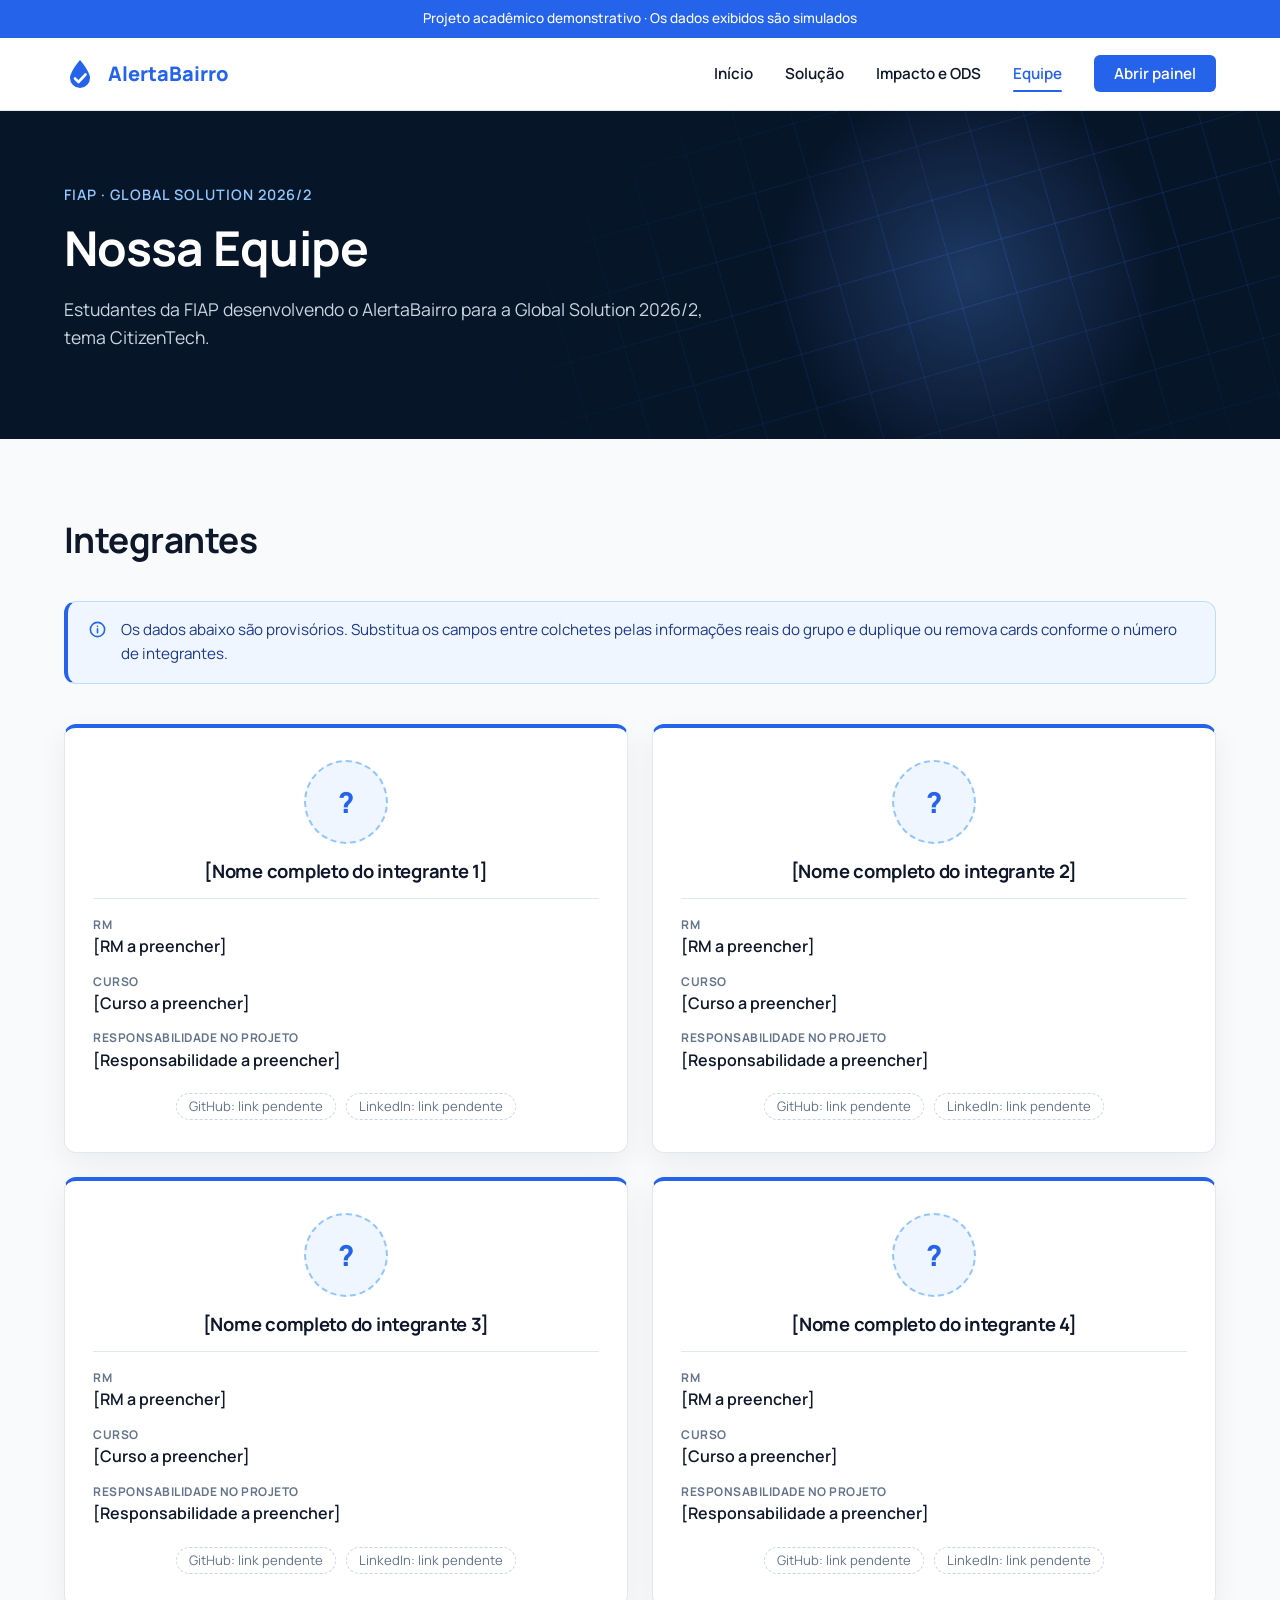
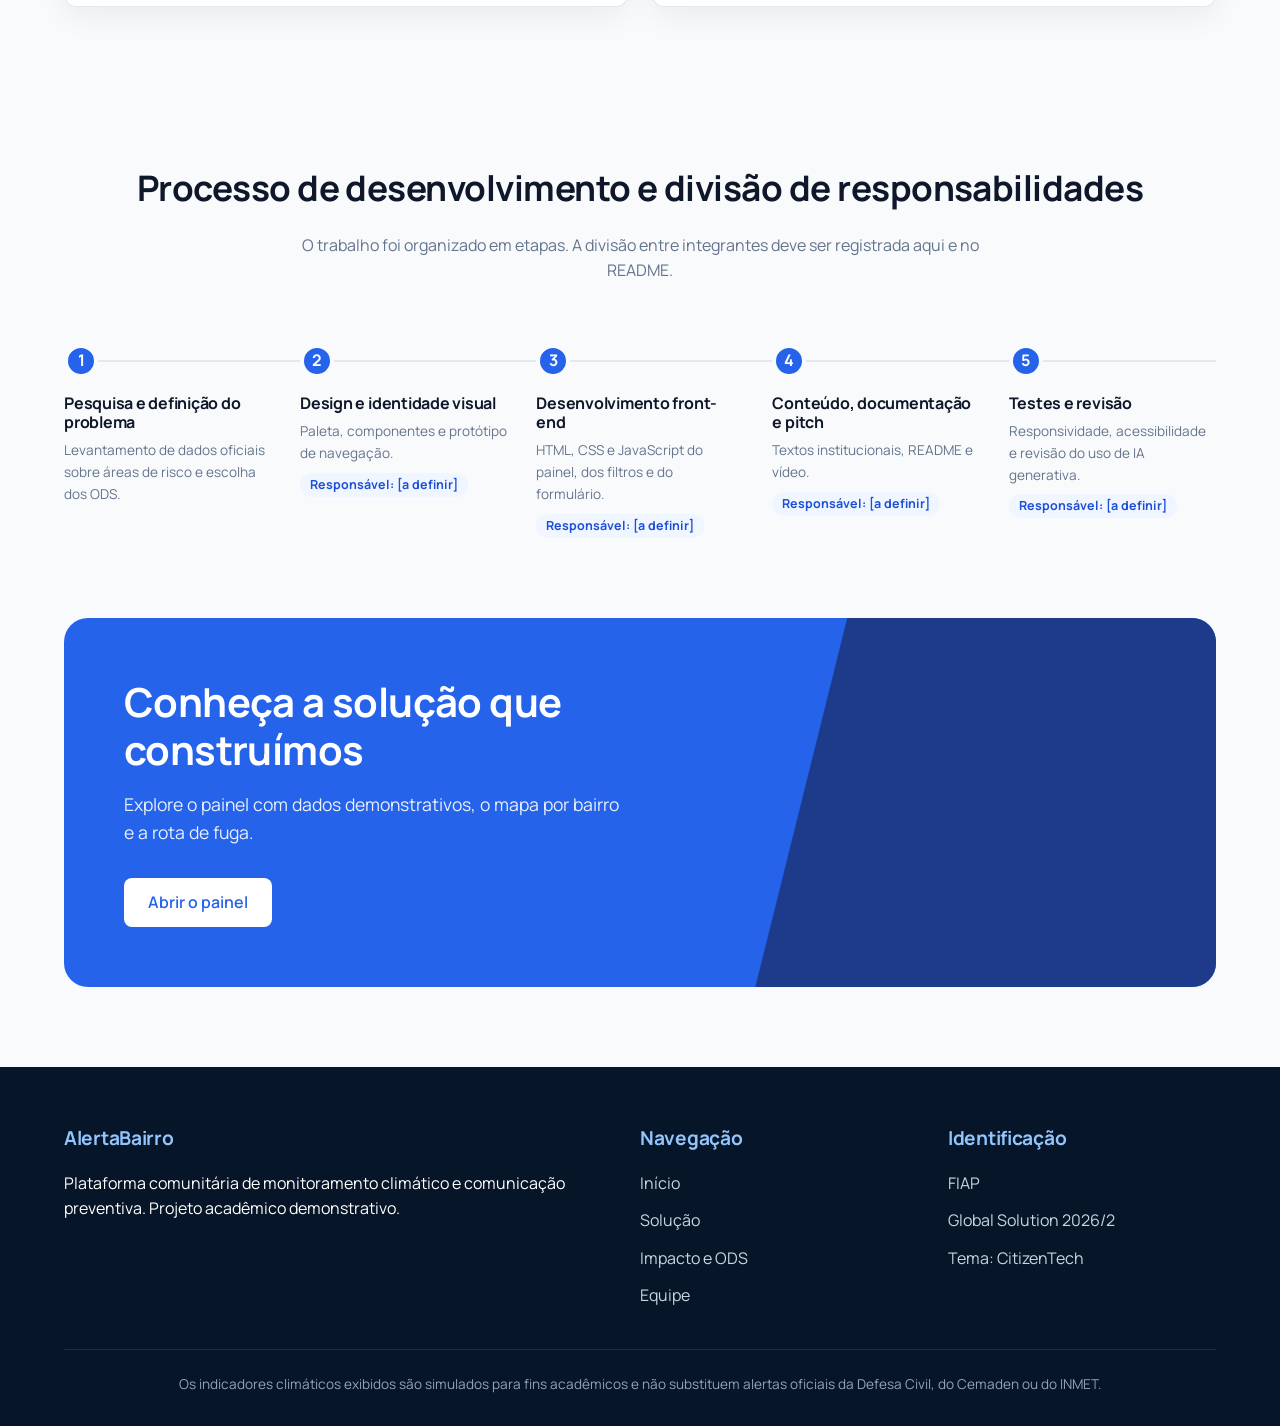
==== commit fcea9841: "Adicionando novo design em outras paginas" ====
--- a/equipe.html
+++ b/equipe.html
@@ -1,5 +1,6 @@
 <!DOCTYPE html>
 <html lang="pt-BR">
+
 <head>
   <meta charset="UTF-8">
   <meta name="viewport" content="width=device-width, initial-scale=1">
@@ -8,9 +9,12 @@
   <link rel="preconnect" href="https://fonts.googleapis.com">
   <link rel="preconnect" href="https://fonts.gstatic.com" crossorigin>
   <link href="https://fonts.googleapis.com/css2?family=Manrope:wght@400;500;600;700;800&amp;display=swap" rel="stylesheet">
-  <link rel="stylesheet" href="css/style.css">
-  <script src="js/main.js" defer></script>
+  <link rel="icon" type="image/svg+xml" href="img/favicon.svg">
+  <link rel="stylesheet" href="css/index/style.css?v=4">
+  <link rel="stylesheet" href="css/paginas.css?v=4">
+  <script src="js/main.js?v=4" defer></script>
 </head>
+
 <body>
   <svg class="sprite" aria-hidden="true" focusable="false">
     <symbol id="i-home" viewBox="0 0 24 24"><path d="M3 11l9-8 9 8"/><path d="M5 10v10h14V10"/><path d="M10 20v-6h4v6"/></symbol>
@@ -32,14 +36,23 @@
     <symbol id="i-shield" viewBox="0 0 24 24"><path d="M12 3l8 3v6c0 5-3.5 8-8 9-4.5-1-8-4-8-9V6l8-3z"/><path d="M9 12l2 2 4-4"/></symbol>
     <symbol id="i-clock" viewBox="0 0 24 24"><circle cx="12" cy="12" r="9"/><path d="M12 7v5l3 2"/></symbol>
     <symbol id="i-info" viewBox="0 0 24 24"><circle cx="12" cy="12" r="9"/><path d="M12 11v5"/><path d="M12 8h.01"/></symbol>
+    <symbol id="i-arrow" viewBox="0 0 24 24"><path d="M7 17L17 7"/><path d="M8 7h9v9"/></symbol>
+    <symbol id="i-target" viewBox="0 0 24 24"><circle cx="12" cy="12" r="9"/><circle cx="12" cy="12" r="5"/><circle cx="12" cy="12" r="1"/></symbol>
+    <symbol id="i-building" viewBox="0 0 24 24"><path d="M4 21V5l8-2v18"/><path d="M12 9l8 2v10"/><path d="M8 8h1M8 12h1M8 16h1M16 14h1M16 18h1"/></symbol>
+    <symbol id="i-heart" viewBox="0 0 24 24"><path d="M12 20s-8-4.6-8-10.5A4.5 4.5 0 0 1 12 7a4.5 4.5 0 0 1 8 2.5C20 15.4 12 20 12 20z"/></symbol>
+    <symbol id="i-book" viewBox="0 0 24 24"><path d="M5 4h11a3 3 0 0 1 3 3v13H8a3 3 0 0 1-3-3V4z"/><path d="M5 17a3 3 0 0 1 3-3h11"/></symbol>
   </svg>
+
   <a class="skip-link" href="#conteudo">Ir para o conteúdo principal</a>
+
+  <div class="notice-bar">Projeto acadêmico demonstrativo · Os dados exibidos são simulados</div>
+
   <header class="site-header">
     <div class="container header-inner">
       <a class="brand" href="index.html" aria-label="AlertaBairro, página inicial">
         <svg viewBox="0 0 32 32" aria-hidden="true" focusable="false">
-          <path d="M16 2C16 2 6 13.5 6 20a10 10 0 0 0 20 0C26 13.5 16 2 16 2Z" fill="#8dc3ea"/>
-          <path d="M11 20.5l3.5 3.5 7-7.5" fill="none" stroke="#0b2545" stroke-width="2.6" stroke-linecap="round" stroke-linejoin="round"/>
+          <path d="M16 2C16 2 6 13.5 6 20a10 10 0 0 0 20 0C26 13.5 16 2 16 2Z" fill="#2563eb" />
+          <path d="M11 20.5l3.5 3.5 7-7.5" fill="none" stroke="#fff" stroke-width="2.6" stroke-linecap="round" stroke-linejoin="round" />
         </svg>
         <span>AlertaBairro</span>
       </a>
@@ -63,6 +76,7 @@
 
     <section class="page-hero" aria-labelledby="titulo-equipe">
       <div class="container">
+        <p class="hero-tagline">FIAP · Global Solution 2026/2</p>
         <h1 id="titulo-equipe">Nossa Equipe</h1>
         <p class="lead">Estudantes da FIAP desenvolvendo o AlertaBairro para a Global Solution 2026/2, tema CitizenTech.</p>
       </div>
@@ -70,76 +84,133 @@
 
     <section class="section" aria-labelledby="titulo-integrantes">
       <div class="container">
-        <h2 id="titulo-integrantes">Integrantes</h2>
-        <p>Os dados abaixo são provisórios. Substitua os campos entre colchetes pelas informações reais do grupo e duplique ou remova cards conforme o número de integrantes.</p>
+        <div class="section-head">
+          <h2 class="section-title" id="titulo-integrantes">Integrantes</h2>
+        </div>
+        <div class="callout" role="note">
+          <svg class="icon" aria-hidden="true" focusable="false"><use href="#i-info"/></svg>
+          <p>Os dados abaixo são provisórios. Substitua os campos entre colchetes pelas informações reais do grupo e
+            duplique ou remova cards conforme o número de integrantes.</p>
+        </div>
         <div class="grid grid-2">
-          <article class="card team-card">
+          <article class="team-card">
             <div class="avatar" role="img" aria-label="Avatar provisório do integrante 1">?</div>
             <h3>[Nome completo do integrante 1]</h3>
             <dl>
-              <dt>RM</dt><dd>[RM a preencher]</dd>
-              <dt>Curso</dt><dd>[Curso a preencher]</dd>
-              <dt>Responsabilidade no projeto</dt><dd>[Responsabilidade a preencher]</dd>
-            </dl>
-            <div class="team-links">
-              <span class="link-pendente">GitHub: link pendente</span>
-              <span class="link-pendente">LinkedIn: link pendente</span>
-            </div>
-          </article>
-          <article class="card team-card">
+              <dt>RM</dt>
+              <dd>[RM a preencher]</dd>
+              <dt>Curso</dt>
+              <dd>[Curso a preencher]</dd>
+              <dt>Responsabilidade no projeto</dt>
+              <dd>[Responsabilidade a preencher]</dd>
+            </dl>
+            <div class="team-links">
+              <span class="link-pendente">GitHub: link pendente</span>
+              <span class="link-pendente">LinkedIn: link pendente</span>
+            </div>
+          </article>
+          <article class="team-card">
             <div class="avatar" role="img" aria-label="Avatar provisório do integrante 2">?</div>
             <h3>[Nome completo do integrante 2]</h3>
             <dl>
-              <dt>RM</dt><dd>[RM a preencher]</dd>
-              <dt>Curso</dt><dd>[Curso a preencher]</dd>
-              <dt>Responsabilidade no projeto</dt><dd>[Responsabilidade a preencher]</dd>
-            </dl>
-            <div class="team-links">
-              <span class="link-pendente">GitHub: link pendente</span>
-              <span class="link-pendente">LinkedIn: link pendente</span>
-            </div>
-          </article>
-          <article class="card team-card">
+              <dt>RM</dt>
+              <dd>[RM a preencher]</dd>
+              <dt>Curso</dt>
+              <dd>[Curso a preencher]</dd>
+              <dt>Responsabilidade no projeto</dt>
+              <dd>[Responsabilidade a preencher]</dd>
+            </dl>
+            <div class="team-links">
+              <span class="link-pendente">GitHub: link pendente</span>
+              <span class="link-pendente">LinkedIn: link pendente</span>
+            </div>
+          </article>
+          <article class="team-card">
             <div class="avatar" role="img" aria-label="Avatar provisório do integrante 3">?</div>
             <h3>[Nome completo do integrante 3]</h3>
             <dl>
-              <dt>RM</dt><dd>[RM a preencher]</dd>
-              <dt>Curso</dt><dd>[Curso a preencher]</dd>
-              <dt>Responsabilidade no projeto</dt><dd>[Responsabilidade a preencher]</dd>
-            </dl>
-            <div class="team-links">
-              <span class="link-pendente">GitHub: link pendente</span>
-              <span class="link-pendente">LinkedIn: link pendente</span>
-            </div>
-          </article>
-          <article class="card team-card">
+              <dt>RM</dt>
+              <dd>[RM a preencher]</dd>
+              <dt>Curso</dt>
+              <dd>[Curso a preencher]</dd>
+              <dt>Responsabilidade no projeto</dt>
+              <dd>[Responsabilidade a preencher]</dd>
+            </dl>
+            <div class="team-links">
+              <span class="link-pendente">GitHub: link pendente</span>
+              <span class="link-pendente">LinkedIn: link pendente</span>
+            </div>
+          </article>
+          <article class="team-card">
             <div class="avatar" role="img" aria-label="Avatar provisório do integrante 4">?</div>
             <h3>[Nome completo do integrante 4]</h3>
             <dl>
-              <dt>RM</dt><dd>[RM a preencher]</dd>
-              <dt>Curso</dt><dd>[Curso a preencher]</dd>
-              <dt>Responsabilidade no projeto</dt><dd>[Responsabilidade a preencher]</dd>
-            </dl>
-            <div class="team-links">
-              <span class="link-pendente">GitHub: link pendente</span>
-              <span class="link-pendente">LinkedIn: link pendente</span>
-            </div>
-          </article>
-        </div>
-      </div>
-    </section>
-
-    <section class="section section-alt" aria-labelledby="titulo-processo">
-      <div class="container">
-        <h2 id="titulo-processo">Processo de desenvolvimento e divisão de responsabilidades</h2>
-        <p>O trabalho foi organizado em etapas. A divisão entre integrantes deve ser registrada aqui e no README.</p>
-        <ol class="steps">
-          <li><strong>Pesquisa e definição do problema.</strong> Levantamento de dados oficiais sobre áreas de risco e escolha dos ODS.</li>
-          <li><strong>Design e identidade visual.</strong> Paleta, componentes e protótipo de navegação. Responsável: [a definir].</li>
-          <li><strong>Desenvolvimento front-end.</strong> HTML, CSS e JavaScript do painel, dos filtros e do formulário. Responsável: [a definir].</li>
-          <li><strong>Conteúdo, documentação e pitch.</strong> Textos institucionais, README e vídeo. Responsável: [a definir].</li>
-          <li><strong>Testes e revisão.</strong> Responsividade, acessibilidade e revisão do uso de IA generativa. Responsável: [a definir].</li>
-        </ol>
+              <dt>RM</dt>
+              <dd>[RM a preencher]</dd>
+              <dt>Curso</dt>
+              <dd>[Curso a preencher]</dd>
+              <dt>Responsabilidade no projeto</dt>
+              <dd>[Responsabilidade a preencher]</dd>
+            </dl>
+            <div class="team-links">
+              <span class="link-pendente">GitHub: link pendente</span>
+              <span class="link-pendente">LinkedIn: link pendente</span>
+            </div>
+          </article>
+        </div>
+      </div>
+    </section>
+
+    <section class="section steps-section" aria-labelledby="titulo-processo">
+      <div class="container">
+        <h2 class="section-title" id="titulo-processo">Processo de desenvolvimento e divisão de responsabilidades</h2>
+        <p class="section-sub">O trabalho foi organizado em etapas. A divisão entre
+          integrantes deve ser registrada aqui e no README.</p>
+
+        <div class="timeline">
+          <div class="step">
+            <div class="step-dot">1</div>
+            <h4>Pesquisa e definição do problema</h4>
+            <p>Levantamento de dados oficiais sobre áreas de risco e escolha dos ODS.</p>
+          </div>
+          <div class="step">
+            <div class="step-dot">2</div>
+            <h4>Design e identidade visual</h4>
+            <p>Paleta, componentes e protótipo de navegação.</p>
+            <span class="resp">Responsável: [a definir]</span>
+          </div>
+          <div class="step">
+            <div class="step-dot">3</div>
+            <h4>Desenvolvimento front-end</h4>
+            <p>HTML, CSS e JavaScript do painel, dos filtros e do formulário.</p>
+            <span class="resp">Responsável: [a definir]</span>
+          </div>
+          <div class="step">
+            <div class="step-dot">4</div>
+            <h4>Conteúdo, documentação e pitch</h4>
+            <p>Textos institucionais, README e vídeo.</p>
+            <span class="resp">Responsável: [a definir]</span>
+          </div>
+          <div class="step">
+            <div class="step-dot">5</div>
+            <h4>Testes e revisão</h4>
+            <p>Responsividade, acessibilidade e revisão do uso de IA generativa.</p>
+            <span class="resp">Responsável: [a definir]</span>
+          </div>
+        </div>
+      </div>
+    </section>
+
+    <section class="section cta-section">
+      <div class="container">
+        <div class="cta-banner">
+          <div class="cta-content">
+            <h2>Conheça a solução que construímos</h2>
+            <p>Explore o painel com dados demonstrativos, o mapa por bairro e a rota de fuga.</p>
+            <a class="btn btn-light" href="solucao.html">Abrir o painel</a>
+          </div>
+          <div class="cta-graphic"></div>
+        </div>
       </div>
     </section>
   </main>
@@ -149,7 +220,8 @@
       <div class="footer-grid">
         <div>
           <h2>AlertaBairro</h2>
-          <p>Plataforma comunitária de monitoramento climático e comunicação preventiva. Projeto acadêmico demonstrativo.</p>
+          <p>Plataforma comunitária de monitoramento climático e comunicação preventiva. Projeto acadêmico
+            demonstrativo.</p>
         </div>
         <nav aria-label="Navegação do rodapé">
           <h2>Navegação</h2>
@@ -161,14 +233,20 @@
           </ul>
         </nav>
         <div>
-          <h2>Identificação acadêmica</h2>
-          <p>FIAP<br>Global Solution 2026/2<br>Tema: CitizenTech</p>
+          <h2>Identificação</h2>
+          <ul class="footer-links">
+            <li>FIAP</li>
+            <li>Global Solution 2026/2</li>
+            <li>Tema: CitizenTech</li>
+          </ul>
         </div>
       </div>
       <div class="footer-note">
-        <p>Os indicadores climáticos exibidos são simulados para fins acadêmicos e não substituem alertas oficiais da Defesa Civil, do Cemaden ou do INMET.</p>
+        <p>Os indicadores climáticos exibidos são simulados para fins acadêmicos e não substituem alertas oficiais da
+          Defesa Civil, do Cemaden ou do INMET.</p>
       </div>
     </div>
   </footer>
 </body>
+
 </html>
--- a/css/index/style.css
+++ b/css/index/style.css
@@ -0,0 +1,645 @@
+
+    /* VARIÁVEIS DE COR E ESTILO BASE */
+    :root {
+      --bg-dark: #071529;
+      --bg-light: #f8fafc;
+      --primary: #2563eb;
+      --primary-hover: #1d4ed8;
+      --text-main: #0f172a;
+      --text-muted: #64748b;
+      --border-color: #e2e8f0;
+      --card-bg: #ffffff;
+      --radius: 12px;
+    }
+
+    * {
+      box-sizing: border-box;
+      margin: 0;
+      padding: 0;
+    }
+
+    body {
+      font-family: 'Manrope', sans-serif;
+      color: var(--text-main);
+      background-color: var(--bg-light);
+      line-height: 1.6;
+    }
+
+    a {
+      text-decoration: none;
+      color: inherit;
+    }
+
+    ul {
+      list-style: none;
+    }
+
+    .container {
+      max-width: 1200px;
+      margin: 0 auto;
+      padding: 0 24px;
+    }
+
+    /* BOTÕES */
+    .btn {
+      display: inline-flex;
+      align-items: center;
+      justify-content: center;
+      padding: 12px 24px;
+      border-radius: 8px;
+      font-weight: 600;
+      font-size: 1rem;
+      transition: all 0.3s ease;
+      cursor: pointer;
+    }
+
+    .btn-primary {
+      background-color: var(--primary);
+      color: #fff;
+      border: none;
+    }
+
+    .btn-primary:hover {
+      background-color: var(--primary-hover);
+    }
+
+    .btn-light {
+      background-color: #fff;
+      color: var(--primary);
+    }
+
+    .btn-outline {
+      border: 1px solid rgba(255, 255, 255, 0.3);
+      color: #fff;
+    }
+
+    .btn-emergency {
+      background-color: #dc2626;
+      color: #fff;
+    }
+
+    .btn-emergency:hover {
+      background-color: #b91c1c;
+    }
+
+    /* AVISO TOPO */
+    .notice-bar {
+      background: var(--primary);
+      color: #fff;
+      text-align: center;
+      font-size: 0.85rem;
+      padding: 8px;
+      font-weight: 500;
+    }
+
+    /* HEADER */
+    .site-header {
+      background: #fff;
+      border-bottom: 1px solid var(--border-color);
+      position: sticky;
+      top: 0;
+      z-index: 100;
+    }
+
+    .header-inner {
+      display: flex;
+      justify-content: space-between;
+      align-items: center;
+      height: 72px;
+    }
+
+    .brand {
+      display: flex;
+      align-items: center;
+      gap: 12px;
+      font-weight: 800;
+      font-size: 1.25rem;
+      color: var(--primary);
+    }
+
+    .brand svg {
+      width: 32px;
+      height: 32px;
+    }
+
+    .menu {
+      display: flex;
+      gap: 32px;
+      align-items: center;
+      font-weight: 600;
+      font-size: 0.95rem;
+    }
+
+    .menu-cta {
+      background: var(--primary);
+      color: #fff;
+      padding: 8px 20px;
+      border-radius: 6px;
+    }
+
+    /* HERO SECTION */
+    .hero {
+      background: var(--bg-dark);
+      color: #fff;
+      padding: 80px 0 160px;
+      position: relative;
+      overflow: hidden;
+    }
+
+    .hero-grid {
+      display: grid;
+      grid-template-columns: 1fr 1fr;
+      gap: 60px;
+      align-items: center;
+    }
+
+    .hero-tagline {
+      color: #93c5fd;
+      font-weight: 600;
+      margin-bottom: 16px;
+      font-size: 0.9rem;
+      letter-spacing: 1px;
+      text-transform: uppercase;
+    }
+
+    .hero h1 {
+      font-size: 3.5rem;
+      line-height: 1.1;
+      margin-bottom: 24px;
+    }
+
+    .hero .lead {
+      font-size: 1.1rem;
+      color: #cbd5e1;
+      margin-bottom: 32px;
+      max-width: 90%;
+    }
+
+    .hero .btn-row {
+      display: flex;
+      gap: 16px;
+    }
+
+    /* Representação do Mapa Geométrico do Hero */
+    .hero-map-graphic {
+      width: 100%;
+      height: 400px;
+      background: linear-gradient(135deg, #1e3a8a 0%, #2563eb 100%);
+      border-radius: 24px;
+      position: relative;
+      overflow: hidden;
+      box-shadow: 0 20px 40px rgba(0, 0, 0, 0.3);
+    }
+
+    .hero-map-graphic::after {
+      content: '';
+      position: absolute;
+      inset: 0;
+      background-image: radial-gradient(circle at 30% 40%, rgba(255, 255, 255, 0.1) 0%, transparent 50%),
+        radial-gradient(circle at 70% 60%, rgba(255, 255, 255, 0.15) 0%, transparent 40%);
+    }
+
+    /* CARDS SOBREPOSTOS (Prévia) */
+    .hero-overlap {
+      margin-top: -80px;
+      position: relative;
+      z-index: 10;
+      margin-bottom: 80px;
+    }
+
+    .overlap-grid {
+      display: grid;
+      grid-template-columns: repeat(4, 1fr);
+      gap: 24px;
+    }
+
+    .overlap-card {
+      background: var(--card-bg);
+      padding: 24px;
+      border-radius: var(--radius);
+      box-shadow: 0 10px 30px rgba(0, 0, 0, 0.08);
+      display: flex;
+      flex-direction: column;
+      gap: 12px;
+      border-top: 4px solid var(--primary);
+    }
+
+    .overlap-card h4 {
+      font-size: 1rem;
+      color: var(--text-main);
+    }
+
+    .overlap-card .stat {
+      font-size: 1.5rem;
+      font-weight: 800;
+      color: var(--primary);
+    }
+
+    .overlap-card p {
+      font-size: 0.85rem;
+      color: var(--text-muted);
+    }
+
+    /* SEÇÕES PADRÃO ESPAÇAMENTO */
+    .section {
+      padding: 80px 0;
+    }
+
+    .section-title {
+      font-size: 2.2rem;
+      margin-bottom: 24px;
+      color: var(--text-main);
+    }
+
+    /* PROBLEMA (2 Colunas) */
+    .problem-grid {
+      display: grid;
+      grid-template-columns: 1fr 1fr;
+      gap: 60px;
+      align-items: center;
+    }
+
+    .problem-visual {
+      background: #e0f2fe;
+      border-radius: var(--radius);
+      height: 400px;
+      width: 100%;
+    }
+
+    .problem-list {
+      margin-top: 24px;
+      display: flex;
+      flex-direction: column;
+      gap: 16px;
+    }
+
+    .problem-list li {
+      position: relative;
+      padding-left: 24px;
+      color: var(--text-muted);
+    }
+
+    .problem-list li::before {
+      content: '•';
+      color: var(--primary);
+      position: absolute;
+      left: 0;
+      font-size: 1.5rem;
+      line-height: 1;
+    }
+
+    .problem-stat {
+      margin-top: 32px;
+      padding-top: 32px;
+      border-top: 1px solid var(--border-color);
+    }
+
+    .problem-stat .number {
+      font-size: 2.5rem;
+      font-weight: 800;
+      color: var(--primary);
+    }
+
+    /* RECURSOS (2 Colunas com ícones e Mockup) */
+    .features-grid {
+      display: grid;
+      grid-template-columns: 1fr 1.5fr;
+      gap: 60px;
+      align-items: center;
+    }
+
+    .feature-item {
+      display: flex;
+      gap: 20px;
+      margin-bottom: 40px;
+    }
+
+    .feature-item .icon-box {
+      width: 48px;
+      height: 48px;
+      background: #eff6ff;
+      color: var(--primary);
+      border-radius: 12px;
+      display: flex;
+      align-items: center;
+      justify-content: center;
+      flex-shrink: 0;
+    }
+
+    .feature-item .icon-box svg {
+      width: 24px;
+      height: 24px;
+      fill: none;
+      stroke: currentColor;
+      stroke-width: 2;
+    }
+
+    .feature-item h3 {
+      font-size: 1.1rem;
+      margin-bottom: 8px;
+    }
+
+    .feature-item p {
+      color: var(--text-muted);
+      font-size: 0.95rem;
+    }
+
+    .features-mockup {
+      background: #fff;
+      border-radius: 16px;
+      box-shadow: 0 20px 40px rgba(0, 0, 0, 0.1);
+      border: 1px solid var(--border-color);
+      overflow: hidden;
+      height: 450px;
+      position: relative;
+    }
+
+    .mockup-header {
+      background: #f1f5f9;
+      height: 30px;
+      display: flex;
+      align-items: center;
+      padding: 0 16px;
+      gap: 6px;
+    }
+
+    .mockup-header div {
+      width: 10px;
+      height: 10px;
+      border-radius: 50%;
+      background: #cbd5e1;
+    }
+
+    .mockup-body {
+      background: #e0f2fe;
+      height: calc(100% - 30px);
+      position: relative;
+    }
+
+    /* PASSOS (Linha do tempo horizontal) */
+    .steps-section {
+      text-align: center;
+    }
+
+    .timeline {
+      display: flex;
+      justify-content: space-between;
+      position: relative;
+      margin-top: 60px;
+      text-align: left;
+    }
+
+    .timeline::before {
+      content: '';
+      position: absolute;
+      top: 16px;
+      left: 0;
+      right: 0;
+      height: 2px;
+      background: var(--border-color);
+      z-index: 1;
+    }
+
+    .step {
+      position: relative;
+      z-index: 2;
+      width: 18%;
+    }
+
+    .step-dot {
+      width: 34px;
+      height: 34px;
+      background: var(--primary);
+      color: #fff;
+      border-radius: 50%;
+      display: flex;
+      align-items: center;
+      justify-content: center;
+      font-weight: 700;
+      border: 4px solid var(--bg-light);
+      margin-bottom: 16px;
+    }
+
+    .step h4 {
+      font-size: 1rem;
+      margin-bottom: 8px;
+    }
+
+    .step p {
+      font-size: 0.85rem;
+      color: var(--text-muted);
+    }
+
+    /* BENEFICIÁRIOS */
+    .bene-grid {
+      display: grid;
+      grid-template-columns: 1fr 1fr;
+      gap: 60px;
+      align-items: center;
+    }
+
+    .bene-visual {
+      background: var(--primary);
+      height: 400px;
+      border-radius: var(--radius);
+      position: relative;
+      overflow: hidden;
+    }
+
+    .bene-visual::after {
+      content: '';
+      position: absolute;
+      bottom: 0;
+      left: 0;
+      right: 0;
+      height: 50%;
+      background: linear-gradient(transparent, rgba(0, 0, 0, 0.2));
+    }
+
+    .bene-list {
+      display: flex;
+      flex-direction: column;
+      gap: 24px;
+    }
+
+    .bene-list-item h3 {
+      font-size: 1.1rem;
+      color: var(--primary);
+      margin-bottom: 4px;
+    }
+
+    .bene-list-item p {
+      color: var(--text-muted);
+    }
+
+    /* ODS */
+    .ods-header {
+      display: flex;
+      justify-content: space-between;
+      align-items: flex-end;
+      margin-bottom: 40px;
+    }
+
+    .ods-grid {
+      display: grid;
+      grid-template-columns: 1fr 1fr;
+      gap: 24px;
+    }
+
+    .ods-card {
+      padding: 40px;
+      border-radius: var(--radius);
+      color: #fff;
+    }
+
+    .ods-card.blue {
+      background: var(--primary);
+    }
+
+    .ods-card.dark {
+      background: var(--bg-dark);
+    }
+
+    .ods-card h3 {
+      font-size: 1.5rem;
+      margin-bottom: 16px;
+    }
+
+    .ods-card p {
+      opacity: 0.9;
+    }
+
+    /* CTA */
+    .cta-banner {
+      background: var(--primary);
+      border-radius: 24px;
+      padding: 60px;
+      color: #fff;
+      display: flex;
+      justify-content: space-between;
+      align-items: center;
+      position: relative;
+      overflow: hidden;
+    }
+
+    .cta-banner .cta-content {
+      position: relative;
+      z-index: 2;
+      max-width: 500px;
+    }
+
+    .cta-banner h2 {
+      font-size: 2.5rem;
+      margin-bottom: 16px;
+    }
+
+    .cta-banner p {
+      font-size: 1.1rem;
+      margin-bottom: 32px;
+      opacity: 0.9;
+    }
+
+    .cta-graphic {
+      position: absolute;
+      right: 0;
+      top: 0;
+      bottom: 0;
+      width: 40%;
+      background: #1e3a8a;
+      clip-path: polygon(20% 0, 100% 0, 100% 100%, 0% 100%);
+    }
+
+    /* FOOTER */
+    .site-footer {
+      background: var(--bg-dark);
+      color: #fff;
+      padding: 60px 0 30px;
+    }
+
+    .footer-grid {
+      display: grid;
+      grid-template-columns: 2fr 1fr 1fr;
+      gap: 40px;
+      margin-bottom: 40px;
+    }
+
+    .footer-grid h2 {
+      font-size: 1.2rem;
+      margin-bottom: 20px;
+      color: #93c5fd;
+    }
+
+    .footer-links {
+      display: flex;
+      flex-direction: column;
+      gap: 12px;
+      color: #cbd5e1;
+    }
+
+    .footer-note {
+      border-top: 1px solid rgba(255, 255, 255, 0.1);
+      padding-top: 24px;
+      text-align: center;
+      color: #94a3b8;
+      font-size: 0.85rem;
+    }
+
+    /* RESPONSIVIDADE BÁSICA */
+    @media (max-width: 768px) {
+      .menu {
+        display: none;
+      }
+
+      /* Necessitaria JS para mobile menu */
+      .hero h1 {
+        font-size: 2.5rem;
+      }
+
+      .hero-grid,
+      .problem-grid,
+      .features-grid,
+      .bene-grid,
+      .ods-grid,
+      .footer-grid {
+        grid-template-columns: 1fr;
+        gap: 40px;
+      }
+
+      .overlap-grid {
+        grid-template-columns: 1fr;
+      }
+
+      .timeline {
+        flex-direction: column;
+        gap: 24px;
+      }
+
+      .timeline::before {
+        left: 16px;
+        top: 0;
+        bottom: 0;
+        width: 2px;
+        height: auto;
+      }
+
+      .step {
+        width: 100%;
+        padding-left: 50px;
+      }
+
+      .step-dot {
+        position: absolute;
+        left: 0;
+        top: 0;
+      }
+
+      .cta-banner {
+        flex-direction: column;
+        text-align: center;
+        padding: 40px 20px;
+      }
+
+      .cta-graphic {
+        display: none;
+      }
+    }
--- a/css/paginas.css
+++ b/css/paginas.css
@@ -0,0 +1,711 @@
+/* ==========================================================================
+   AlertaBairro — páginas internas (equipe, impacto)
+   Camada sobre css/index/style.css: reaproveita tokens, header, botões,
+   cards, timeline, ODS, CTA e footer do index e acrescenta apenas o que
+   as páginas internas precisam (acessibilidade, menu mobile, hero interno).
+   ========================================================================== */
+
+/* ACESSIBILIDADE E UTILITÁRIOS ------------------------------------------- */
+.sprite {
+  position: absolute;
+  width: 0;
+  height: 0;
+  overflow: hidden;
+}
+
+.sr-only {
+  position: absolute;
+  width: 1px;
+  height: 1px;
+  padding: 0;
+  margin: -1px;
+  overflow: hidden;
+  clip: rect(0, 0, 0, 0);
+  white-space: nowrap;
+  border: 0;
+}
+
+.skip-link {
+  position: absolute;
+  left: 16px;
+  top: -100px;
+  z-index: 200;
+  background: var(--bg-dark);
+  color: #fff;
+  padding: 10px 16px;
+  border-radius: 8px;
+  font-weight: 600;
+}
+
+.skip-link:focus {
+  top: 12px;
+}
+
+:focus-visible {
+  outline: 3px solid #f59e0b;
+  outline-offset: 2px;
+  border-radius: 4px;
+}
+
+.icon {
+  width: 1.25em;
+  height: 1.25em;
+  fill: none;
+  stroke: currentColor;
+  stroke-width: 2;
+  stroke-linecap: round;
+  stroke-linejoin: round;
+  flex-shrink: 0;
+}
+
+h1,
+h2,
+h3,
+h4 {
+  line-height: 1.2;
+  letter-spacing: -0.015em;
+}
+
+/* HEADER: item atual e menu mobile --------------------------------------- */
+.header-inner {
+  position: relative;
+}
+
+.menu a:not(.menu-cta) {
+  position: relative;
+  padding: 4px 0;
+  transition: color 0.2s ease;
+}
+
+.menu a:not(.menu-cta):hover {
+  color: var(--primary);
+}
+
+.menu a[aria-current="page"]:not(.menu-cta) {
+  color: var(--primary);
+}
+
+.menu a[aria-current="page"]:not(.menu-cta)::after {
+  content: '';
+  position: absolute;
+  left: 0;
+  right: 0;
+  bottom: -4px;
+  height: 2px;
+  border-radius: 2px;
+  background: var(--primary);
+}
+
+.menu-cta {
+  transition: background-color 0.2s ease;
+}
+
+.menu-cta:hover {
+  background: var(--primary-hover);
+}
+
+.btn-primary,
+.btn-light,
+.btn-outline {
+  transition: all 0.3s ease;
+}
+
+.btn-light:hover {
+  background: #eff6ff;
+}
+
+.btn-outline:hover {
+  background: rgba(255, 255, 255, 0.1);
+  border-color: rgba(255, 255, 255, 0.6);
+}
+
+.menu-toggle {
+  display: none;
+  width: 44px;
+  height: 44px;
+  align-items: center;
+  justify-content: center;
+  background: transparent;
+  border: 1px solid var(--border-color);
+  border-radius: 8px;
+  color: var(--text-main);
+  cursor: pointer;
+}
+
+.menu-toggle:hover {
+  border-color: var(--primary);
+  color: var(--primary);
+}
+
+.menu-toggle .icon {
+  width: 1.4rem;
+  height: 1.4rem;
+}
+
+/* HERO INTERNO ------------------------------------------------------------ */
+.page-hero {
+  position: relative;
+  overflow: hidden;
+  background: var(--bg-dark);
+  color: #fff;
+  padding: 72px 0 88px;
+}
+
+.page-hero::before {
+  content: '';
+  position: absolute;
+  inset: -40% -10% -40% 35%;
+  background-image:
+    linear-gradient(rgba(37, 99, 235, 0.28) 1px, transparent 1px),
+    linear-gradient(90deg, rgba(37, 99, 235, 0.28) 1px, transparent 1px);
+  background-size: 56px 56px;
+  transform: rotate(-16deg);
+  -webkit-mask-image: radial-gradient(ellipse at 60% 50%, #000 0%, transparent 70%);
+  mask-image: radial-gradient(ellipse at 60% 50%, #000 0%, transparent 70%);
+  pointer-events: none;
+}
+
+.page-hero::after {
+  content: '';
+  position: absolute;
+  right: 8%;
+  top: 50%;
+  width: 420px;
+  height: 420px;
+  transform: translateY(-50%);
+  background: radial-gradient(circle, rgba(91, 151, 255, 0.28) 0%, transparent 65%);
+  pointer-events: none;
+}
+
+.page-hero .container {
+  position: relative;
+  z-index: 1;
+}
+
+.page-hero h1 {
+  font-size: 3rem;
+  line-height: 1.1;
+  margin-bottom: 20px;
+  color: #fff;
+}
+
+.page-hero .lead {
+  font-size: 1.1rem;
+  color: #cbd5e1;
+  max-width: 640px;
+}
+
+/* SEÇÕES ------------------------------------------------------------------ */
+.section-head {
+  margin-bottom: 40px;
+}
+
+.section-head .section-title {
+  margin-bottom: 12px;
+}
+
+.section-sub {
+  color: var(--text-muted);
+  max-width: 720px;
+}
+
+.steps-section .section-sub {
+  margin: 0 auto 40px;
+}
+
+.callout {
+  display: flex;
+  gap: 14px;
+  align-items: flex-start;
+  background: #eff6ff;
+  border: 1px solid #bfdbfe;
+  border-left: 4px solid var(--primary);
+  border-radius: var(--radius);
+  padding: 16px 20px;
+  margin-bottom: 40px;
+  color: #1e3a8a;
+  font-size: 0.95rem;
+}
+
+.callout .icon {
+  margin-top: 2px;
+  color: var(--primary);
+}
+
+.callout p {
+  margin: 0;
+}
+
+/* GRADES E CARDS ---------------------------------------------------------- */
+.grid {
+  display: grid;
+  gap: 24px;
+}
+
+.grid-2 {
+  grid-template-columns: repeat(2, 1fr);
+}
+
+.grid-3 {
+  grid-template-columns: repeat(3, 1fr);
+}
+
+.info-card {
+  background: var(--card-bg);
+  border: 1px solid var(--border-color);
+  border-radius: var(--radius);
+  padding: 28px;
+  display: flex;
+  flex-direction: column;
+  gap: 4px;
+  transition: transform 0.25s ease, box-shadow 0.25s ease, border-color 0.25s ease;
+}
+
+.info-card:hover {
+  transform: translateY(-3px);
+  box-shadow: 0 10px 30px rgba(0, 0, 0, 0.08);
+  border-color: #bfdbfe;
+}
+
+.info-card .icon-box {
+  width: 48px;
+  height: 48px;
+  background: #eff6ff;
+  color: var(--primary);
+  border-radius: 12px;
+  display: flex;
+  align-items: center;
+  justify-content: center;
+  margin-bottom: 16px;
+}
+
+.info-card .icon-box .icon {
+  width: 24px;
+  height: 24px;
+}
+
+.info-card h3 {
+  font-size: 1.1rem;
+  margin-bottom: 6px;
+}
+
+.info-card p {
+  color: var(--text-muted);
+  font-size: 0.95rem;
+}
+
+/* BANNER DE ODS (mesma linguagem dos ods-card do index) ------------------- */
+.ods-banner {
+  display: flex;
+  gap: 28px;
+  align-items: center;
+  padding: 36px 40px;
+  border-radius: var(--radius);
+  color: #fff;
+  margin-bottom: 24px;
+  position: relative;
+  overflow: hidden;
+}
+
+.ods-banner.blue {
+  background: var(--primary);
+}
+
+.ods-banner.dark {
+  background: var(--bg-dark);
+}
+
+.ods-banner::after {
+  content: '';
+  position: absolute;
+  right: 0;
+  top: 0;
+  bottom: 0;
+  width: 28%;
+  background: rgba(255, 255, 255, 0.07);
+  clip-path: polygon(30% 0, 100% 0, 100% 100%, 0% 100%);
+  pointer-events: none;
+}
+
+.ods-num {
+  flex-shrink: 0;
+  width: 84px;
+  height: 84px;
+  border-radius: 16px;
+  background: rgba(255, 255, 255, 0.14);
+  border: 1px solid rgba(255, 255, 255, 0.28);
+  display: flex;
+  flex-direction: column;
+  align-items: center;
+  justify-content: center;
+  line-height: 1;
+  position: relative;
+  z-index: 1;
+}
+
+.ods-num small {
+  font-size: 0.65rem;
+  font-weight: 700;
+  letter-spacing: 1px;
+  text-transform: uppercase;
+  opacity: 0.85;
+  margin-bottom: 4px;
+}
+
+.ods-num strong {
+  font-size: 2.2rem;
+  font-weight: 800;
+}
+
+.ods-banner-text {
+  position: relative;
+  z-index: 1;
+  max-width: 640px;
+}
+
+.ods-banner h2 {
+  font-size: 1.7rem;
+  color: #fff;
+  margin-bottom: 8px;
+}
+
+.ods-banner p {
+  opacity: 0.9;
+  margin: 0;
+}
+
+/* IMPACTO ESPERADO -------------------------------------------------------- */
+.expected-grid {
+  display: grid;
+  grid-template-columns: 1fr 1.4fr;
+  gap: 60px;
+  align-items: start;
+}
+
+.check-list {
+  display: flex;
+  flex-direction: column;
+  gap: 14px;
+}
+
+.check-list li {
+  display: flex;
+  gap: 14px;
+  align-items: center;
+  background: var(--card-bg);
+  border: 1px solid var(--border-color);
+  border-radius: var(--radius);
+  padding: 16px 20px;
+  font-weight: 600;
+}
+
+.check-list .tick {
+  width: 32px;
+  height: 32px;
+  border-radius: 50%;
+  background: var(--primary);
+  color: #fff;
+  display: flex;
+  align-items: center;
+  justify-content: center;
+  flex-shrink: 0;
+}
+
+.check-list .tick .icon {
+  width: 18px;
+  height: 18px;
+  stroke-width: 2.6;
+}
+
+/* INDICADORES ------------------------------------------------------------- */
+.impact-card {
+  border-top: 4px solid var(--primary);
+  box-shadow: 0 10px 30px rgba(0, 0, 0, 0.06);
+  gap: 8px;
+}
+
+.impact-card .valor {
+  font-size: 2.5rem;
+  font-weight: 800;
+  line-height: 1.1;
+  color: var(--primary);
+  margin: 0 0 4px;
+}
+
+.impact-card .tag {
+  align-self: flex-start;
+  margin-top: auto;
+  padding: 4px 12px;
+  border-radius: 999px;
+  background: #eff6ff;
+  color: var(--primary-hover);
+  font-size: 0.78rem;
+  font-weight: 700;
+}
+
+.impact-card p:not(.valor) {
+  margin-bottom: 12px;
+}
+
+/* REFERÊNCIAS ------------------------------------------------------------- */
+.ref-list {
+  display: grid;
+  grid-template-columns: repeat(2, 1fr);
+  gap: 16px;
+  margin-bottom: 24px;
+}
+
+.ref-list a {
+  display: flex;
+  align-items: center;
+  justify-content: space-between;
+  gap: 16px;
+  height: 100%;
+  background: var(--card-bg);
+  border: 1px solid var(--border-color);
+  border-radius: var(--radius);
+  padding: 18px 22px;
+  font-weight: 600;
+  font-size: 0.95rem;
+  transition: border-color 0.25s ease, box-shadow 0.25s ease, color 0.25s ease;
+}
+
+.ref-list a:hover {
+  border-color: #bfdbfe;
+  color: var(--primary);
+  box-shadow: 0 10px 30px rgba(0, 0, 0, 0.06);
+}
+
+.ref-list .icon {
+  color: var(--primary);
+}
+
+.note-muted {
+  color: var(--text-muted);
+  font-size: 0.9rem;
+}
+
+/* EQUIPE ------------------------------------------------------------------ */
+.team-card {
+  background: var(--card-bg);
+  border: 1px solid var(--border-color);
+  border-top: 4px solid var(--primary);
+  border-radius: var(--radius);
+  padding: 32px 28px;
+  box-shadow: 0 10px 30px rgba(0, 0, 0, 0.06);
+  text-align: center;
+}
+
+.avatar {
+  width: 84px;
+  height: 84px;
+  border-radius: 50%;
+  margin: 0 auto 16px;
+  background: #eff6ff;
+  color: var(--primary);
+  font-size: 1.8rem;
+  font-weight: 800;
+  display: flex;
+  align-items: center;
+  justify-content: center;
+  border: 2px dashed #93c5fd;
+}
+
+.team-card h3 {
+  font-size: 1.15rem;
+  margin-bottom: 16px;
+}
+
+.team-card dl {
+  text-align: left;
+  border-top: 1px solid var(--border-color);
+  padding-top: 16px;
+  margin-bottom: 20px;
+}
+
+.team-card dt {
+  font-size: 0.75rem;
+  font-weight: 700;
+  letter-spacing: 0.5px;
+  text-transform: uppercase;
+  color: var(--text-muted);
+}
+
+.team-card dd {
+  margin: 0 0 12px;
+  font-weight: 600;
+}
+
+.team-links {
+  display: flex;
+  justify-content: center;
+  gap: 10px;
+  flex-wrap: wrap;
+}
+
+.link-pendente {
+  color: var(--text-muted);
+  font-size: 0.82rem;
+  border: 1px dashed #cbd5e1;
+  border-radius: 999px;
+  padding: 2px 12px;
+}
+
+/* LINHA DO TEMPO: responsável em destaque --------------------------------- */
+.step .resp {
+  display: inline-block;
+  margin-top: 8px;
+  font-size: 0.78rem;
+  font-weight: 700;
+  color: var(--primary-hover);
+  background: #eff6ff;
+  border-radius: 999px;
+  padding: 2px 10px;
+}
+
+/* CTA: o index já define o banner; aqui só garante o botão e o respiro ---- */
+.cta-section {
+  padding-top: 0;
+}
+
+/* FOOTER E MARCA: estados de hover --------------------------------------- */
+.footer-links a:hover {
+  color: #fff;
+}
+
+.brand:hover {
+  color: var(--primary-hover);
+}
+
+/* RESPONSIVO -------------------------------------------------------------- */
+@media (max-width: 960px) {
+  .timeline {
+    flex-direction: column;
+    gap: 24px;
+  }
+
+  .timeline::before {
+    left: 16px;
+    top: 0;
+    bottom: 0;
+    width: 2px;
+    height: auto;
+  }
+
+  .step {
+    width: 100%;
+    padding-left: 50px;
+  }
+
+  .step-dot {
+    position: absolute;
+    left: 0;
+    top: 0;
+  }
+
+  .grid-3 {
+    grid-template-columns: repeat(2, 1fr);
+  }
+}
+
+@media (max-width: 768px) {
+  .menu-toggle {
+    display: inline-flex;
+    margin-left: auto;
+  }
+
+  .menu {
+    display: none;
+    position: absolute;
+    top: 100%;
+    left: 0;
+    right: 0;
+    flex-direction: column;
+    align-items: stretch;
+    gap: 4px;
+    padding: 12px 24px 20px;
+    background: #fff;
+    border-bottom: 1px solid var(--border-color);
+    box-shadow: 0 16px 32px rgba(15, 23, 42, 0.1);
+  }
+
+  .menu.aberto {
+    display: flex;
+  }
+
+  .menu a {
+    display: block;
+    padding: 12px 8px;
+  }
+
+  .menu a[aria-current="page"]:not(.menu-cta)::after {
+    display: none;
+  }
+
+  .menu a[aria-current="page"]:not(.menu-cta) {
+    background: #eff6ff;
+    border-radius: 8px;
+  }
+
+  .menu-cta {
+    margin-top: 8px;
+    text-align: center;
+    padding: 12px 20px;
+  }
+
+  .page-hero {
+    padding: 56px 0 64px;
+  }
+
+  .page-hero h1 {
+    font-size: 2.3rem;
+  }
+
+  .page-hero::after {
+    display: none;
+  }
+
+  .section {
+    padding: 56px 0;
+  }
+
+  .grid-2,
+  .grid-3,
+  .ref-list,
+  .expected-grid {
+    grid-template-columns: 1fr;
+  }
+
+  .expected-grid {
+    gap: 32px;
+  }
+
+  .ods-banner {
+    flex-direction: column;
+    align-items: flex-start;
+    padding: 28px 24px;
+    gap: 20px;
+  }
+
+  .ods-banner h2 {
+    font-size: 1.4rem;
+  }
+
+  .ods-banner::after {
+    display: none;
+  }
+
+  .footer-grid {
+    grid-template-columns: 1fr;
+  }
+}
+
+@media (prefers-reduced-motion: reduce) {
+  * {
+    transition: none !important;
+  }
+
+  .info-card:hover {
+    transform: none;
+  }
+}
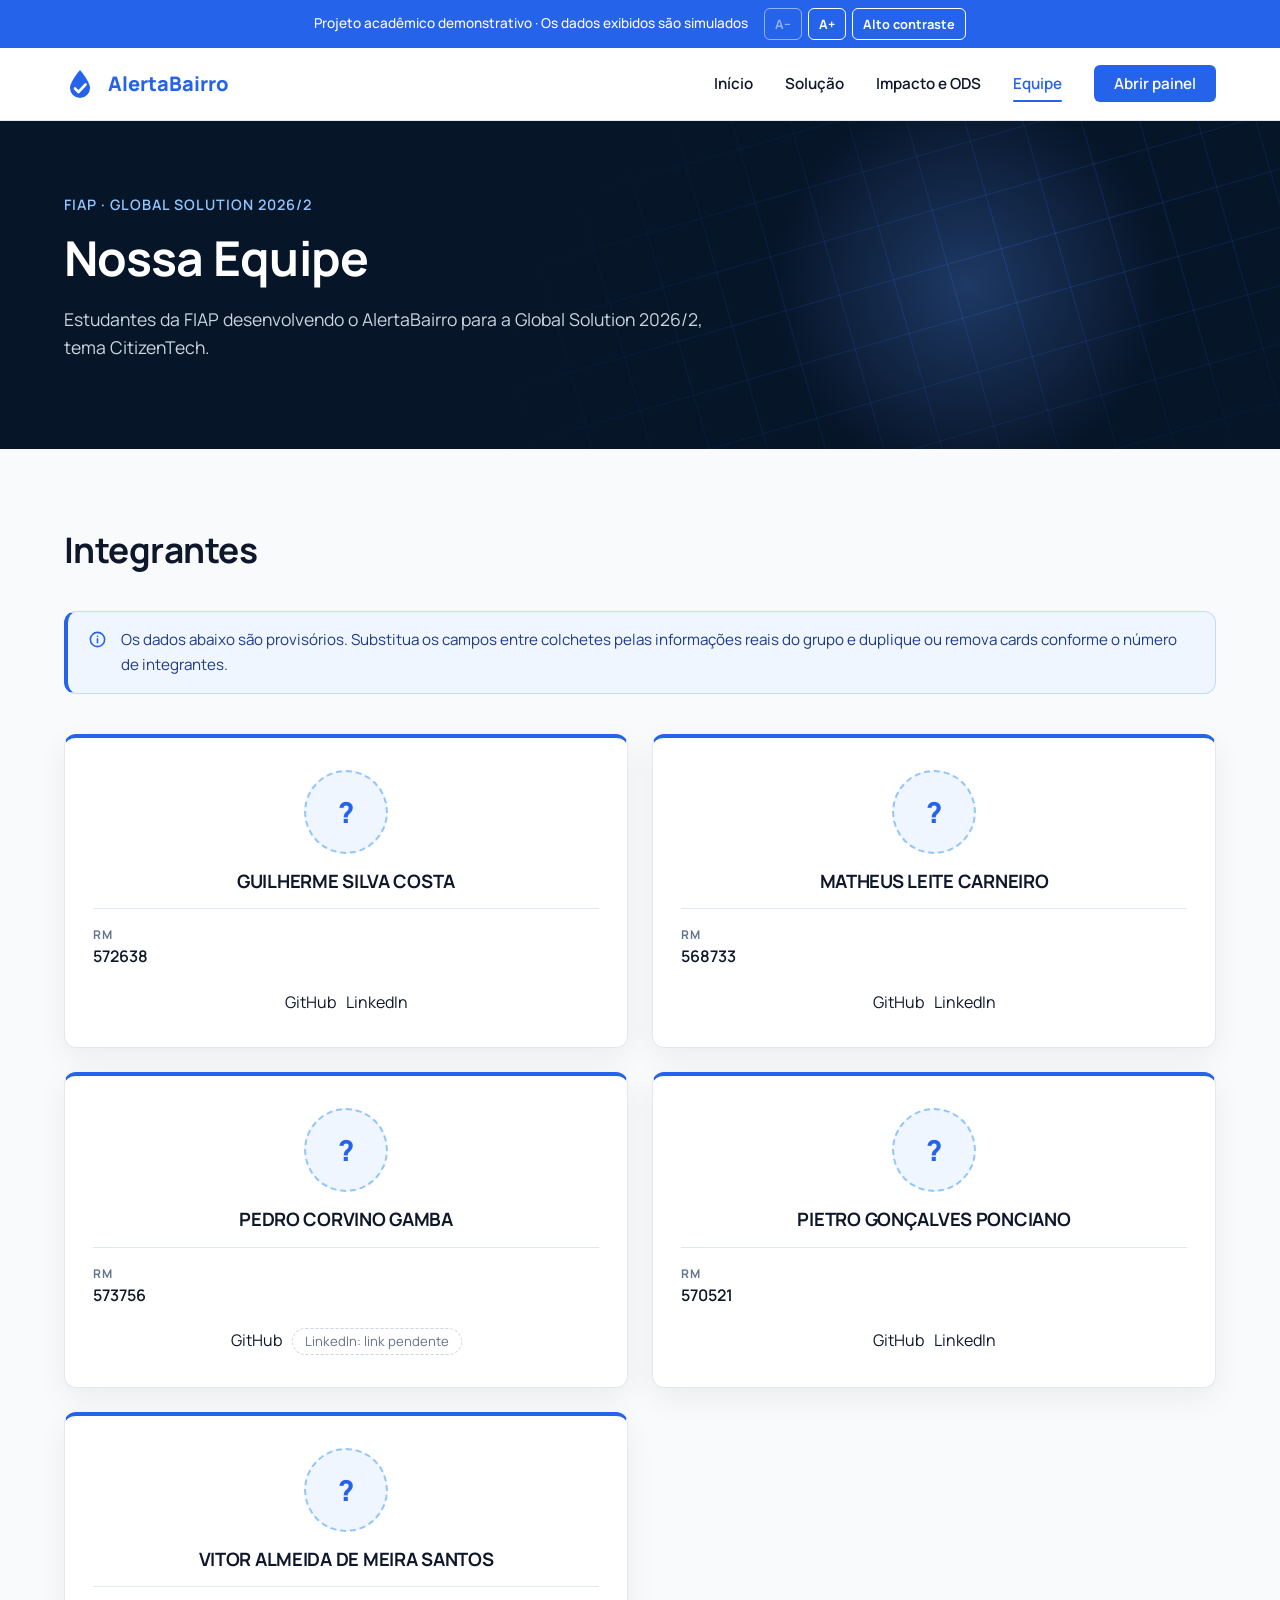
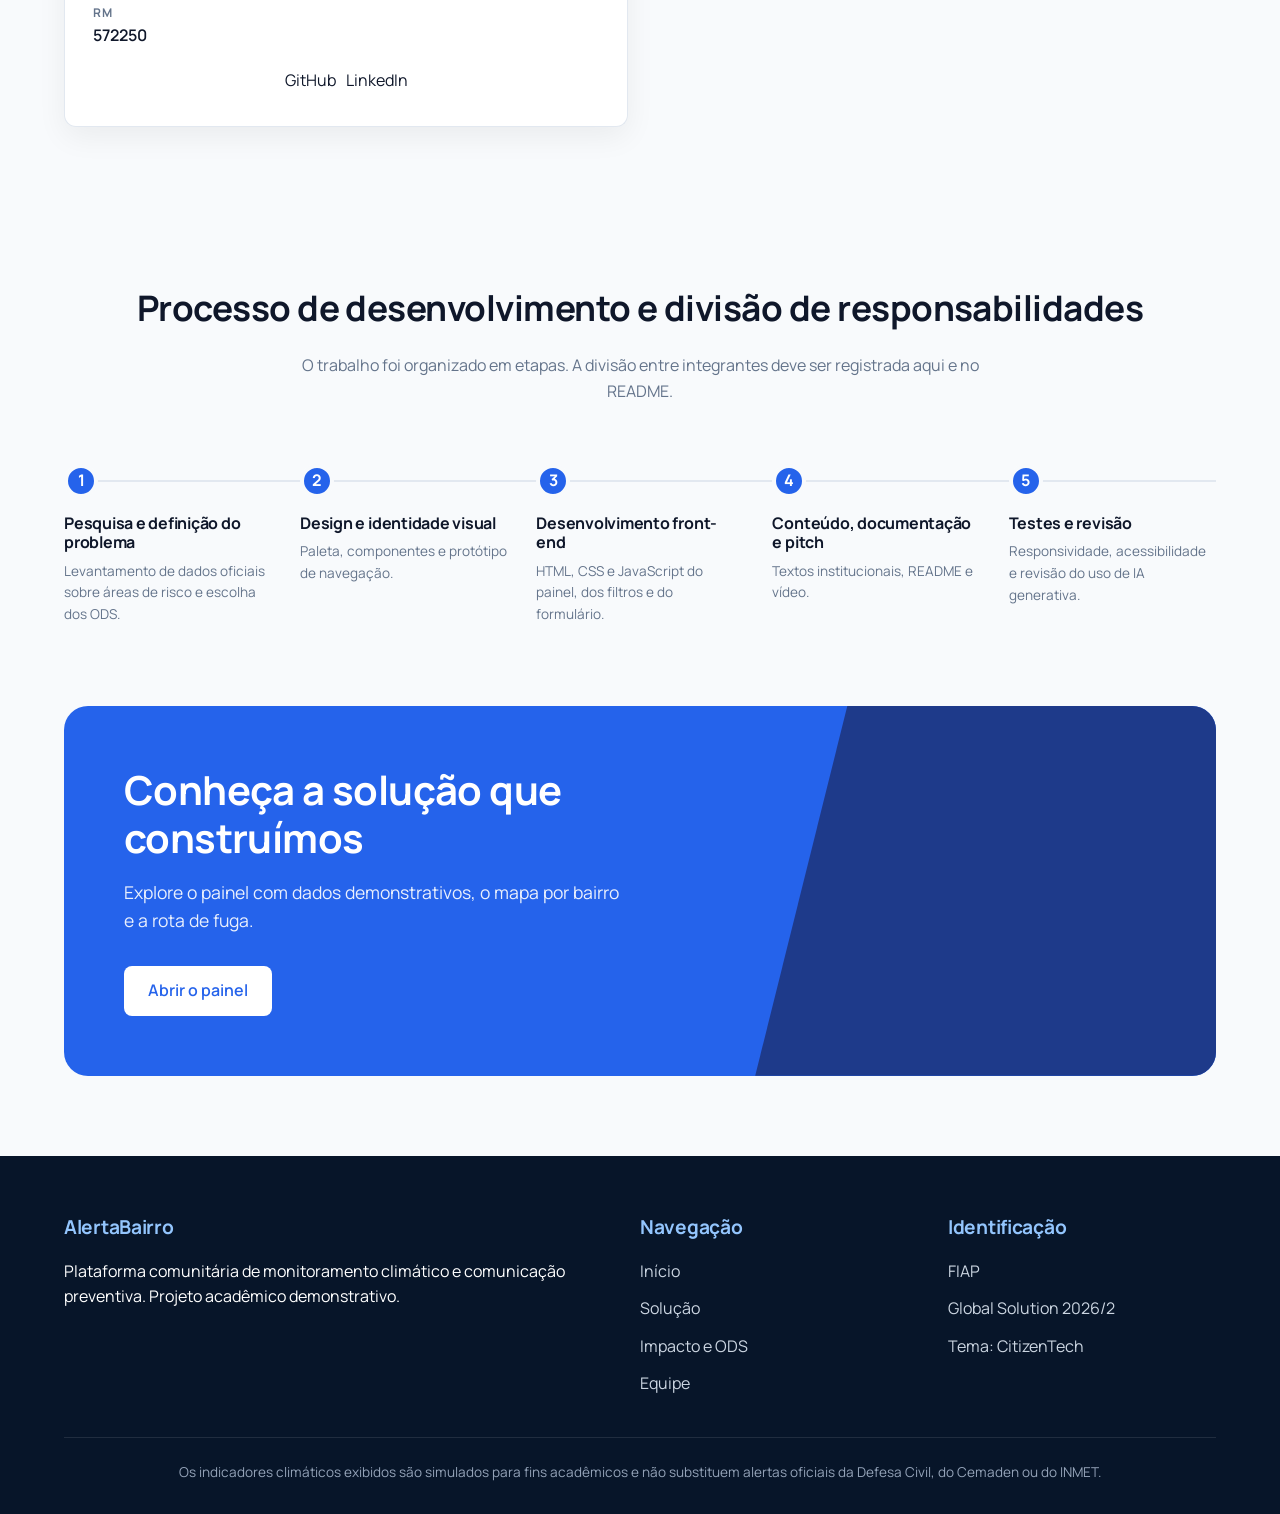
==== commit cff5c497: "Adicionando novas funcionalidades, informacoes da equipe e design" ====
--- a/equipe.html
+++ b/equipe.html
@@ -5,42 +5,125 @@
   <meta charset="UTF-8">
   <meta name="viewport" content="width=device-width, initial-scale=1">
   <title>Equipe | AlertaBairro</title>
-  <meta name="description" content="Integrantes do projeto AlertaBairro, responsabilidades e processo de desenvolvimento da Global Solution FIAP 2026/2.">
+  <meta name="description"
+    content="Integrantes do projeto AlertaBairro, responsabilidades e processo de desenvolvimento da Global Solution FIAP 2026/2.">
   <link rel="preconnect" href="https://fonts.googleapis.com">
   <link rel="preconnect" href="https://fonts.gstatic.com" crossorigin>
-  <link href="https://fonts.googleapis.com/css2?family=Manrope:wght@400;500;600;700;800&amp;display=swap" rel="stylesheet">
+  <link href="https://fonts.googleapis.com/css2?family=Manrope:wght@400;500;600;700;800&amp;display=swap"
+    rel="stylesheet">
   <link rel="icon" type="image/svg+xml" href="img/favicon.svg">
   <link rel="stylesheet" href="css/index/style.css?v=4">
   <link rel="stylesheet" href="css/paginas.css?v=4">
+  <link rel="stylesheet" href="css/acessibilidade.css?v=4">
   <script src="js/main.js?v=4" defer></script>
+  <script src="js/acessibilidade.js?v=4" defer></script>
 </head>
 
 <body>
   <svg class="sprite" aria-hidden="true" focusable="false">
-    <symbol id="i-home" viewBox="0 0 24 24"><path d="M3 11l9-8 9 8"/><path d="M5 10v10h14V10"/><path d="M10 20v-6h4v6"/></symbol>
-    <symbol id="i-activity" viewBox="0 0 24 24"><path d="M3 12h4l3-8 4 16 3-8h4"/></symbol>
-    <symbol id="i-map" viewBox="0 0 24 24"><path d="M9 4L3 6v14l6-2 6 2 6-2V4l-6 2-6-2z"/><path d="M9 4v14"/><path d="M15 6v14"/></symbol>
-    <symbol id="i-alert" viewBox="0 0 24 24"><path d="M12 3L2 21h20L12 3z"/><path d="M12 10v5"/><path d="M12 18h.01"/></symbol>
-    <symbol id="i-bell" viewBox="0 0 24 24"><path d="M6 9a6 6 0 0 1 12 0c0 6 2 7 2 8H4c0-1 2-2 2-8z"/><path d="M10 21h4"/></symbol>
-    <symbol id="i-users" viewBox="0 0 24 24"><circle cx="9" cy="8" r="3.5"/><path d="M2 20c0-3.5 3-6 7-6s7 2.5 7 6"/><circle cx="17" cy="9" r="2.5"/><path d="M18 14c2.5.5 4 2.5 4 5"/></symbol>
-    <symbol id="i-settings" viewBox="0 0 24 24"><path d="M4 6h10"/><path d="M18 6h2"/><circle cx="16" cy="6" r="2"/><path d="M4 12h2"/><path d="M10 12h10"/><circle cx="8" cy="12" r="2"/><path d="M4 18h10"/><path d="M18 18h2"/><circle cx="16" cy="18" r="2"/></symbol>
-    <symbol id="i-search" viewBox="0 0 24 24"><circle cx="11" cy="11" r="7"/><path d="M20 20l-4-4"/></symbol>
-    <symbol id="i-plus" viewBox="0 0 24 24"><path d="M12 5v14M5 12h14"/></symbol>
-    <symbol id="i-menu" viewBox="0 0 24 24"><path d="M4 6h16M4 12h16M4 18h16"/></symbol>
-    <symbol id="i-x" viewBox="0 0 24 24"><path d="M6 6l12 12M18 6L6 18"/></symbol>
-    <symbol id="i-droplet" viewBox="0 0 24 24"><path d="M12 3s7 7.5 7 12a7 7 0 0 1-14 0c0-4.5 7-12 7-12z"/></symbol>
-    <symbol id="i-cloud-rain" viewBox="0 0 24 24"><path d="M7 15a4.5 4.5 0 0 1-.5-9A6 6 0 0 1 18 7.5a4 4 0 0 1-.5 7.5H7z"/><path d="M8 18l-1 3M12 18l-1 3M16 18l-1 3"/></symbol>
-    <symbol id="i-thermometer" viewBox="0 0 24 24"><path d="M14 14.5V5a2 2 0 0 0-4 0v9.5a4 4 0 1 0 4 0z"/></symbol>
-    <symbol id="i-check" viewBox="0 0 24 24"><path d="M5 12.5l4.5 4.5L19 7"/></symbol>
-    <symbol id="i-pin" viewBox="0 0 24 24"><path d="M12 21s7-6 7-11a7 7 0 0 0-14 0c0 5 7 11 7 11z"/><circle cx="12" cy="10" r="2.5"/></symbol>
-    <symbol id="i-shield" viewBox="0 0 24 24"><path d="M12 3l8 3v6c0 5-3.5 8-8 9-4.5-1-8-4-8-9V6l8-3z"/><path d="M9 12l2 2 4-4"/></symbol>
-    <symbol id="i-clock" viewBox="0 0 24 24"><circle cx="12" cy="12" r="9"/><path d="M12 7v5l3 2"/></symbol>
-    <symbol id="i-info" viewBox="0 0 24 24"><circle cx="12" cy="12" r="9"/><path d="M12 11v5"/><path d="M12 8h.01"/></symbol>
-    <symbol id="i-arrow" viewBox="0 0 24 24"><path d="M7 17L17 7"/><path d="M8 7h9v9"/></symbol>
-    <symbol id="i-target" viewBox="0 0 24 24"><circle cx="12" cy="12" r="9"/><circle cx="12" cy="12" r="5"/><circle cx="12" cy="12" r="1"/></symbol>
-    <symbol id="i-building" viewBox="0 0 24 24"><path d="M4 21V5l8-2v18"/><path d="M12 9l8 2v10"/><path d="M8 8h1M8 12h1M8 16h1M16 14h1M16 18h1"/></symbol>
-    <symbol id="i-heart" viewBox="0 0 24 24"><path d="M12 20s-8-4.6-8-10.5A4.5 4.5 0 0 1 12 7a4.5 4.5 0 0 1 8 2.5C20 15.4 12 20 12 20z"/></symbol>
-    <symbol id="i-book" viewBox="0 0 24 24"><path d="M5 4h11a3 3 0 0 1 3 3v13H8a3 3 0 0 1-3-3V4z"/><path d="M5 17a3 3 0 0 1 3-3h11"/></symbol>
+    <symbol id="i-home" viewBox="0 0 24 24">
+      <path d="M3 11l9-8 9 8" />
+      <path d="M5 10v10h14V10" />
+      <path d="M10 20v-6h4v6" />
+    </symbol>
+    <symbol id="i-activity" viewBox="0 0 24 24">
+      <path d="M3 12h4l3-8 4 16 3-8h4" />
+    </symbol>
+    <symbol id="i-map" viewBox="0 0 24 24">
+      <path d="M9 4L3 6v14l6-2 6 2 6-2V4l-6 2-6-2z" />
+      <path d="M9 4v14" />
+      <path d="M15 6v14" />
+    </symbol>
+    <symbol id="i-alert" viewBox="0 0 24 24">
+      <path d="M12 3L2 21h20L12 3z" />
+      <path d="M12 10v5" />
+      <path d="M12 18h.01" />
+    </symbol>
+    <symbol id="i-bell" viewBox="0 0 24 24">
+      <path d="M6 9a6 6 0 0 1 12 0c0 6 2 7 2 8H4c0-1 2-2 2-8z" />
+      <path d="M10 21h4" />
+    </symbol>
+    <symbol id="i-users" viewBox="0 0 24 24">
+      <circle cx="9" cy="8" r="3.5" />
+      <path d="M2 20c0-3.5 3-6 7-6s7 2.5 7 6" />
+      <circle cx="17" cy="9" r="2.5" />
+      <path d="M18 14c2.5.5 4 2.5 4 5" />
+    </symbol>
+    <symbol id="i-settings" viewBox="0 0 24 24">
+      <path d="M4 6h10" />
+      <path d="M18 6h2" />
+      <circle cx="16" cy="6" r="2" />
+      <path d="M4 12h2" />
+      <path d="M10 12h10" />
+      <circle cx="8" cy="12" r="2" />
+      <path d="M4 18h10" />
+      <path d="M18 18h2" />
+      <circle cx="16" cy="18" r="2" />
+    </symbol>
+    <symbol id="i-search" viewBox="0 0 24 24">
+      <circle cx="11" cy="11" r="7" />
+      <path d="M20 20l-4-4" />
+    </symbol>
+    <symbol id="i-plus" viewBox="0 0 24 24">
+      <path d="M12 5v14M5 12h14" />
+    </symbol>
+    <symbol id="i-menu" viewBox="0 0 24 24">
+      <path d="M4 6h16M4 12h16M4 18h16" />
+    </symbol>
+    <symbol id="i-x" viewBox="0 0 24 24">
+      <path d="M6 6l12 12M18 6L6 18" />
+    </symbol>
+    <symbol id="i-droplet" viewBox="0 0 24 24">
+      <path d="M12 3s7 7.5 7 12a7 7 0 0 1-14 0c0-4.5 7-12 7-12z" />
+    </symbol>
+    <symbol id="i-cloud-rain" viewBox="0 0 24 24">
+      <path d="M7 15a4.5 4.5 0 0 1-.5-9A6 6 0 0 1 18 7.5a4 4 0 0 1-.5 7.5H7z" />
+      <path d="M8 18l-1 3M12 18l-1 3M16 18l-1 3" />
+    </symbol>
+    <symbol id="i-thermometer" viewBox="0 0 24 24">
+      <path d="M14 14.5V5a2 2 0 0 0-4 0v9.5a4 4 0 1 0 4 0z" />
+    </symbol>
+    <symbol id="i-check" viewBox="0 0 24 24">
+      <path d="M5 12.5l4.5 4.5L19 7" />
+    </symbol>
+    <symbol id="i-pin" viewBox="0 0 24 24">
+      <path d="M12 21s7-6 7-11a7 7 0 0 0-14 0c0 5 7 11 7 11z" />
+      <circle cx="12" cy="10" r="2.5" />
+    </symbol>
+    <symbol id="i-shield" viewBox="0 0 24 24">
+      <path d="M12 3l8 3v6c0 5-3.5 8-8 9-4.5-1-8-4-8-9V6l8-3z" />
+      <path d="M9 12l2 2 4-4" />
+    </symbol>
+    <symbol id="i-clock" viewBox="0 0 24 24">
+      <circle cx="12" cy="12" r="9" />
+      <path d="M12 7v5l3 2" />
+    </symbol>
+    <symbol id="i-info" viewBox="0 0 24 24">
+      <circle cx="12" cy="12" r="9" />
+      <path d="M12 11v5" />
+      <path d="M12 8h.01" />
+    </symbol>
+    <symbol id="i-arrow" viewBox="0 0 24 24">
+      <path d="M7 17L17 7" />
+      <path d="M8 7h9v9" />
+    </symbol>
+    <symbol id="i-target" viewBox="0 0 24 24">
+      <circle cx="12" cy="12" r="9" />
+      <circle cx="12" cy="12" r="5" />
+      <circle cx="12" cy="12" r="1" />
+    </symbol>
+    <symbol id="i-building" viewBox="0 0 24 24">
+      <path d="M4 21V5l8-2v18" />
+      <path d="M12 9l8 2v10" />
+      <path d="M8 8h1M8 12h1M8 16h1M16 14h1M16 18h1" />
+    </symbol>
+    <symbol id="i-heart" viewBox="0 0 24 24">
+      <path d="M12 20s-8-4.6-8-10.5A4.5 4.5 0 0 1 12 7a4.5 4.5 0 0 1 8 2.5C20 15.4 12 20 12 20z" />
+    </symbol>
+    <symbol id="i-book" viewBox="0 0 24 24">
+      <path d="M5 4h11a3 3 0 0 1 3 3v13H8a3 3 0 0 1-3-3V4z" />
+      <path d="M5 17a3 3 0 0 1 3-3h11" />
+    </symbol>
   </svg>
 
   <a class="skip-link" href="#conteudo">Ir para o conteúdo principal</a>
@@ -52,13 +135,16 @@
       <a class="brand" href="index.html" aria-label="AlertaBairro, página inicial">
         <svg viewBox="0 0 32 32" aria-hidden="true" focusable="false">
           <path d="M16 2C16 2 6 13.5 6 20a10 10 0 0 0 20 0C26 13.5 16 2 16 2Z" fill="#2563eb" />
-          <path d="M11 20.5l3.5 3.5 7-7.5" fill="none" stroke="#fff" stroke-width="2.6" stroke-linecap="round" stroke-linejoin="round" />
+          <path d="M11 20.5l3.5 3.5 7-7.5" fill="none" stroke="#fff" stroke-width="2.6" stroke-linecap="round"
+            stroke-linejoin="round" />
         </svg>
         <span>AlertaBairro</span>
       </a>
       <button class="menu-toggle" id="menu-toggle" type="button" aria-expanded="false" aria-controls="menu-principal">
         <span class="sr-only">Abrir menu</span>
-        <svg class="icon" viewBox="0 0 24 24" aria-hidden="true" focusable="false"><path d="M4 6h16M4 12h16M4 18h16"/></svg>
+        <svg class="icon" viewBox="0 0 24 24" aria-hidden="true" focusable="false">
+          <path d="M4 6h16M4 12h16M4 18h16" />
+        </svg>
       </button>
       <nav aria-label="Navegação principal">
         <ul class="menu" id="menu-principal">
@@ -78,7 +164,8 @@
       <div class="container">
         <p class="hero-tagline">FIAP · Global Solution 2026/2</p>
         <h1 id="titulo-equipe">Nossa Equipe</h1>
-        <p class="lead">Estudantes da FIAP desenvolvendo o AlertaBairro para a Global Solution 2026/2, tema CitizenTech.</p>
+        <p class="lead">Estudantes da FIAP desenvolvendo o AlertaBairro para a Global Solution 2026/2, tema CitizenTech.
+        </p>
       </div>
     </section>
 
@@ -88,73 +175,79 @@
           <h2 class="section-title" id="titulo-integrantes">Integrantes</h2>
         </div>
         <div class="callout" role="note">
-          <svg class="icon" aria-hidden="true" focusable="false"><use href="#i-info"/></svg>
+          <svg class="icon" aria-hidden="true" focusable="false">
+            <use href="#i-info" />
+          </svg>
           <p>Os dados abaixo são provisórios. Substitua os campos entre colchetes pelas informações reais do grupo e
             duplique ou remova cards conforme o número de integrantes.</p>
         </div>
         <div class="grid grid-2">
           <article class="team-card">
-            <div class="avatar" role="img" aria-label="Avatar provisório do integrante 1">?</div>
-            <h3>[Nome completo do integrante 1]</h3>
-            <dl>
-              <dt>RM</dt>
-              <dd>[RM a preencher]</dd>
-              <dt>Curso</dt>
-              <dd>[Curso a preencher]</dd>
-              <dt>Responsabilidade no projeto</dt>
-              <dd>[Responsabilidade a preencher]</dd>
-            </dl>
-            <div class="team-links">
-              <span class="link-pendente">GitHub: link pendente</span>
+            <div class="avatar" role="img" aria-label="Avatar de Guilherme">?</div>
+            <h3>GUILHERME SILVA COSTA</h3>
+            <dl>
+              <dt>RM</dt>
+              <dd>572638</dd>
+            </dl>
+            <div class="team-links">
+              <a href="https://github.com/guilhermescosta-dev" target="_blank" rel="noopener noreferrer">GitHub</a>
+              <a href="https://www.linkedin.com/in/guilherme-silva-costa/" target="_blank"
+                rel="noopener noreferrer">LinkedIn</a>
+            </div>
+          </article>
+
+          <article class="team-card">
+            <div class="avatar" role="img" aria-label="Avatar de Matheus">?</div>
+            <h3>MATHEUS LEITE CARNEIRO</h3>
+            <dl>
+              <dt>RM</dt>
+              <dd>568733</dd>
+            </dl>
+            <div class="team-links">
+              <a href="https://github.com/MatheusLeiteCarneiro" target="_blank" rel="noopener noreferrer">GitHub</a>
+              <a href="https://www.linkedin.com/in/matheusleitecarneiro/" target="_blank"
+                rel="noopener noreferrer">LinkedIn</a>
+            </div>
+          </article>
+
+          <article class="team-card">
+            <div class="avatar" role="img" aria-label="Avatar de Pedro">?</div>
+            <h3>PEDRO CORVINO GAMBA</h3>
+            <dl>
+              <dt>RM</dt>
+              <dd>573756</dd>
+            </dl>
+            <div class="team-links">
+              <a href="https://github.com/pedrocgamba-a11y" target="_blank" rel="noopener noreferrer">GitHub</a>
               <span class="link-pendente">LinkedIn: link pendente</span>
             </div>
           </article>
-          <article class="team-card">
-            <div class="avatar" role="img" aria-label="Avatar provisório do integrante 2">?</div>
-            <h3>[Nome completo do integrante 2]</h3>
-            <dl>
-              <dt>RM</dt>
-              <dd>[RM a preencher]</dd>
-              <dt>Curso</dt>
-              <dd>[Curso a preencher]</dd>
-              <dt>Responsabilidade no projeto</dt>
-              <dd>[Responsabilidade a preencher]</dd>
-            </dl>
-            <div class="team-links">
-              <span class="link-pendente">GitHub: link pendente</span>
-              <span class="link-pendente">LinkedIn: link pendente</span>
-            </div>
-          </article>
-          <article class="team-card">
-            <div class="avatar" role="img" aria-label="Avatar provisório do integrante 3">?</div>
-            <h3>[Nome completo do integrante 3]</h3>
-            <dl>
-              <dt>RM</dt>
-              <dd>[RM a preencher]</dd>
-              <dt>Curso</dt>
-              <dd>[Curso a preencher]</dd>
-              <dt>Responsabilidade no projeto</dt>
-              <dd>[Responsabilidade a preencher]</dd>
-            </dl>
-            <div class="team-links">
-              <span class="link-pendente">GitHub: link pendente</span>
-              <span class="link-pendente">LinkedIn: link pendente</span>
-            </div>
-          </article>
-          <article class="team-card">
-            <div class="avatar" role="img" aria-label="Avatar provisório do integrante 4">?</div>
-            <h3>[Nome completo do integrante 4]</h3>
-            <dl>
-              <dt>RM</dt>
-              <dd>[RM a preencher]</dd>
-              <dt>Curso</dt>
-              <dd>[Curso a preencher]</dd>
-              <dt>Responsabilidade no projeto</dt>
-              <dd>[Responsabilidade a preencher]</dd>
-            </dl>
-            <div class="team-links">
-              <span class="link-pendente">GitHub: link pendente</span>
-              <span class="link-pendente">LinkedIn: link pendente</span>
+
+          <article class="team-card">
+            <div class="avatar" role="img" aria-label="Avatar de Pietro">?</div>
+            <h3>PIETRO GONÇALVES PONCIANO</h3>
+            <dl>
+              <dt>RM</dt>
+              <dd>570521</dd>
+            </dl>
+            <div class="team-links">
+              <a href="https://github.com/PietroPonciano" target="_blank" rel="noopener noreferrer">GitHub</a>
+              <a href="https://www.linkedin.com/in/pietro-gonçalves-ponciano/" target="_blank"
+                rel="noopener noreferrer">LinkedIn</a>
+            </div>
+          </article>
+
+          <article class="team-card">
+            <div class="avatar" role="img" aria-label="Avatar de Vitor">?</div>
+            <h3>VITOR ALMEIDA DE MEIRA SANTOS</h3>
+            <dl>
+              <dt>RM</dt>
+              <dd>572250</dd>
+            </dl>
+            <div class="team-links">
+              <a href="https://github.com/VitorAMS-Dev" target="_blank" rel="noopener noreferrer">GitHub</a>
+              <a href="https://www.linkedin.com/in/vitor-almeida-de-meira-santos/" target="_blank"
+                rel="noopener noreferrer">LinkedIn</a>
             </div>
           </article>
         </div>
@@ -177,25 +270,25 @@
             <div class="step-dot">2</div>
             <h4>Design e identidade visual</h4>
             <p>Paleta, componentes e protótipo de navegação.</p>
-            <span class="resp">Responsável: [a definir]</span>
+
           </div>
           <div class="step">
             <div class="step-dot">3</div>
             <h4>Desenvolvimento front-end</h4>
             <p>HTML, CSS e JavaScript do painel, dos filtros e do formulário.</p>
-            <span class="resp">Responsável: [a definir]</span>
+
           </div>
           <div class="step">
             <div class="step-dot">4</div>
             <h4>Conteúdo, documentação e pitch</h4>
             <p>Textos institucionais, README e vídeo.</p>
-            <span class="resp">Responsável: [a definir]</span>
+
           </div>
           <div class="step">
             <div class="step-dot">5</div>
             <h4>Testes e revisão</h4>
             <p>Responsividade, acessibilidade e revisão do uso de IA generativa.</p>
-            <span class="resp">Responsável: [a definir]</span>
+
           </div>
         </div>
       </div>
@@ -249,4 +342,4 @@
   </footer>
 </body>
 
-</html>
+</html>
--- a/css/index/style.css
+++ b/css/index/style.css
@@ -73,15 +73,6 @@
       color: #fff;
     }
 
-    .btn-emergency {
-      background-color: #dc2626;
-      color: #fff;
-    }
-
-    .btn-emergency:hover {
-      background-color: #b91c1c;
-    }
-
     /* AVISO TOPO */
     .notice-bar {
       background: var(--primary);
@@ -643,3 +634,10 @@
         display: none;
       }
     }
+
+    /* UTILITÁRIOS (substituem os estilos inline do HTML) */
+    .mb-0 { margin-bottom: 0; }
+    .mb-60 { margin-bottom: 60px; }
+    .pt-0 { padding-top: 0; }
+    .texto-apoio { color: var(--text-muted); margin-bottom: 40px; }
+    .svg-arredondado { border-radius: 12px; }
--- a/css/acessibilidade.css
+++ b/css/acessibilidade.css
@@ -0,0 +1,136 @@
+/* ==========================================================================
+   AlertaBairro — ferramentas de acessibilidade
+   Tamanho do texto (data-fonte no <html>) e alto contraste (data-contraste).
+   Funciona nas quatro páginas, que usam folhas de estilo diferentes.
+   ========================================================================== */
+
+/* Barra de aviso com as ferramentas ------------------------------------- */
+.notice-bar {
+  display: flex;
+  flex-wrap: wrap;
+  align-items: center;
+  justify-content: center;
+  gap: 4px 16px;
+}
+
+.acess-ferramentas {
+  display: inline-flex;
+  flex-wrap: wrap;
+  align-items: center;
+  justify-content: center;
+  gap: 6px;
+}
+
+.acess-botao {
+  min-height: 32px;
+  min-width: 36px;
+  padding: 2px 10px;
+  border: 1px solid #fff;
+  border-radius: 6px;
+  background: transparent;
+  color: #fff;
+  font: inherit;
+  font-size: 0.8rem;
+  font-weight: 700;
+  cursor: pointer;
+}
+
+.acess-botao:hover:not(:disabled),
+.acess-botao[aria-pressed="true"] {
+  background: #fff;
+  color: #0a1f44;
+}
+
+.acess-botao:disabled {
+  opacity: 0.5;
+  cursor: not-allowed;
+}
+
+.acess-botao:focus-visible {
+  outline: 3px solid #f59e0b;
+  outline-offset: 2px;
+}
+
+/* Tamanho do texto: todo o projeto usa rem ------------------------------- */
+html[data-fonte="1"] { font-size: 112.5%; }
+html[data-fonte="2"] { font-size: 125%; }
+html[data-fonte="3"] { font-size: 150%; }
+
+/* Alto contraste: fundo preto, texto branco, destaques em amarelo --------- */
+html[data-contraste="alto"] {
+  --bg: #000; --surface: #000; --sky: #000; --line: #fff; --ink: #fff; --muted: #fff;
+  --navy: #000; --navy-2: #000; --navy-3: #000;
+  --blue: #ffd400; --blue-dark: #ffe766;
+  --bg-dark: #000; --bg-light: #000;
+  --primary: #ffd400; --primary-hover: #ffe766;
+  --text-main: #fff; --text-muted: #fff; --border-color: #fff;
+}
+
+html[data-contraste="alto"] body,
+html[data-contraste="alto"] body *:not(svg):not(svg *):not(img):not([class*="map"]):not([class*="map"] *):not([class*="badge"]):not([class*="risco-"]):not(.acess-botao) {
+  background-color: #000 !important;
+  background-image: none !important;
+  color: #fff !important;
+  border-color: #fff !important;
+  box-shadow: none !important;
+  text-shadow: none !important;
+}
+
+html[data-contraste="alto"] a,
+html[data-contraste="alto"] a * {
+  color: #ffd400 !important;
+  text-decoration: none !important;
+}
+
+html[data-contraste="alto"] .btn,
+html[data-contraste="alto"] .menu-cta,
+html[data-contraste="alto"] button:not(.acess-botao),
+html[data-contraste="alto"] input,
+html[data-contraste="alto"] select,
+html[data-contraste="alto"] textarea {
+  border: 2px solid #fff !important;
+}
+
+html[data-contraste="alto"] .btn-primary,
+html[data-contraste="alto"] .menu-cta,
+html[data-contraste="alto"] .btn-danger {
+  background-color: #ffd400 !important;
+  color: #000 !important;
+  text-decoration: none;
+}
+
+html[data-contraste="alto"] .acess-botao {
+  background: #000;
+  color: #fff;
+  border-color: #fff;
+}
+
+html[data-contraste="alto"] .acess-botao[aria-pressed="true"] {
+  background: #ffd400;
+  color: #000;
+  border-color: #ffd400;
+}
+
+html[data-contraste="alto"] :focus-visible {
+  outline: 4px solid #ffd400;
+  outline-offset: 3px;
+}
+
+/* Rótulos de risco mantêm texto legível sobre a cor de status */
+html[data-contraste="alto"] [class*="badge"] {
+  border: 2px solid #fff;
+  font-weight: 800;
+}
+
+html[data-contraste="alto"] .btn,
+html[data-contraste="alto"] .menu-cta {
+  box-sizing: border-box;
+  max-width: 100%;
+}
+
+html[data-contraste="alto"] .btn,
+html[data-contraste="alto"] .menu-cta,
+html[data-contraste="alto"] button:not(.acess-botao) {
+  border-width: 1px !important;
+  outline: 1px solid #fff;
+}
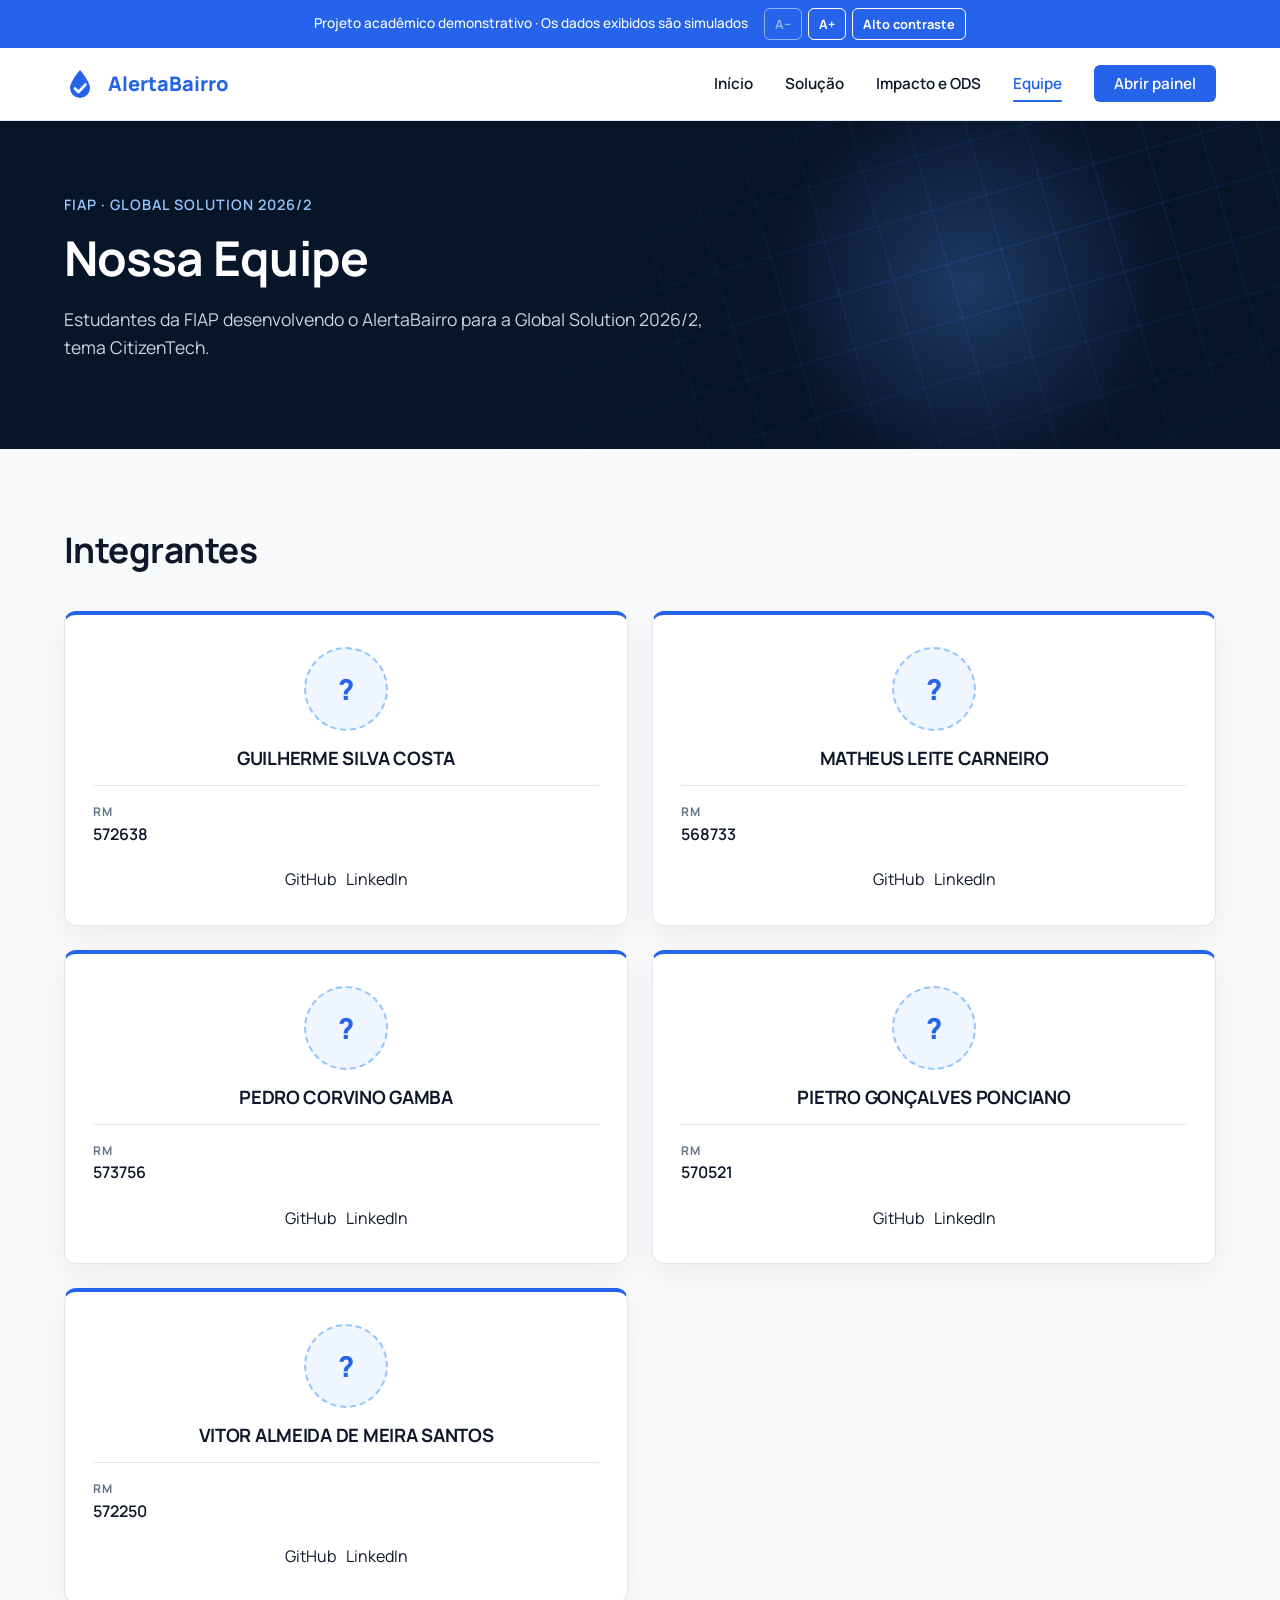
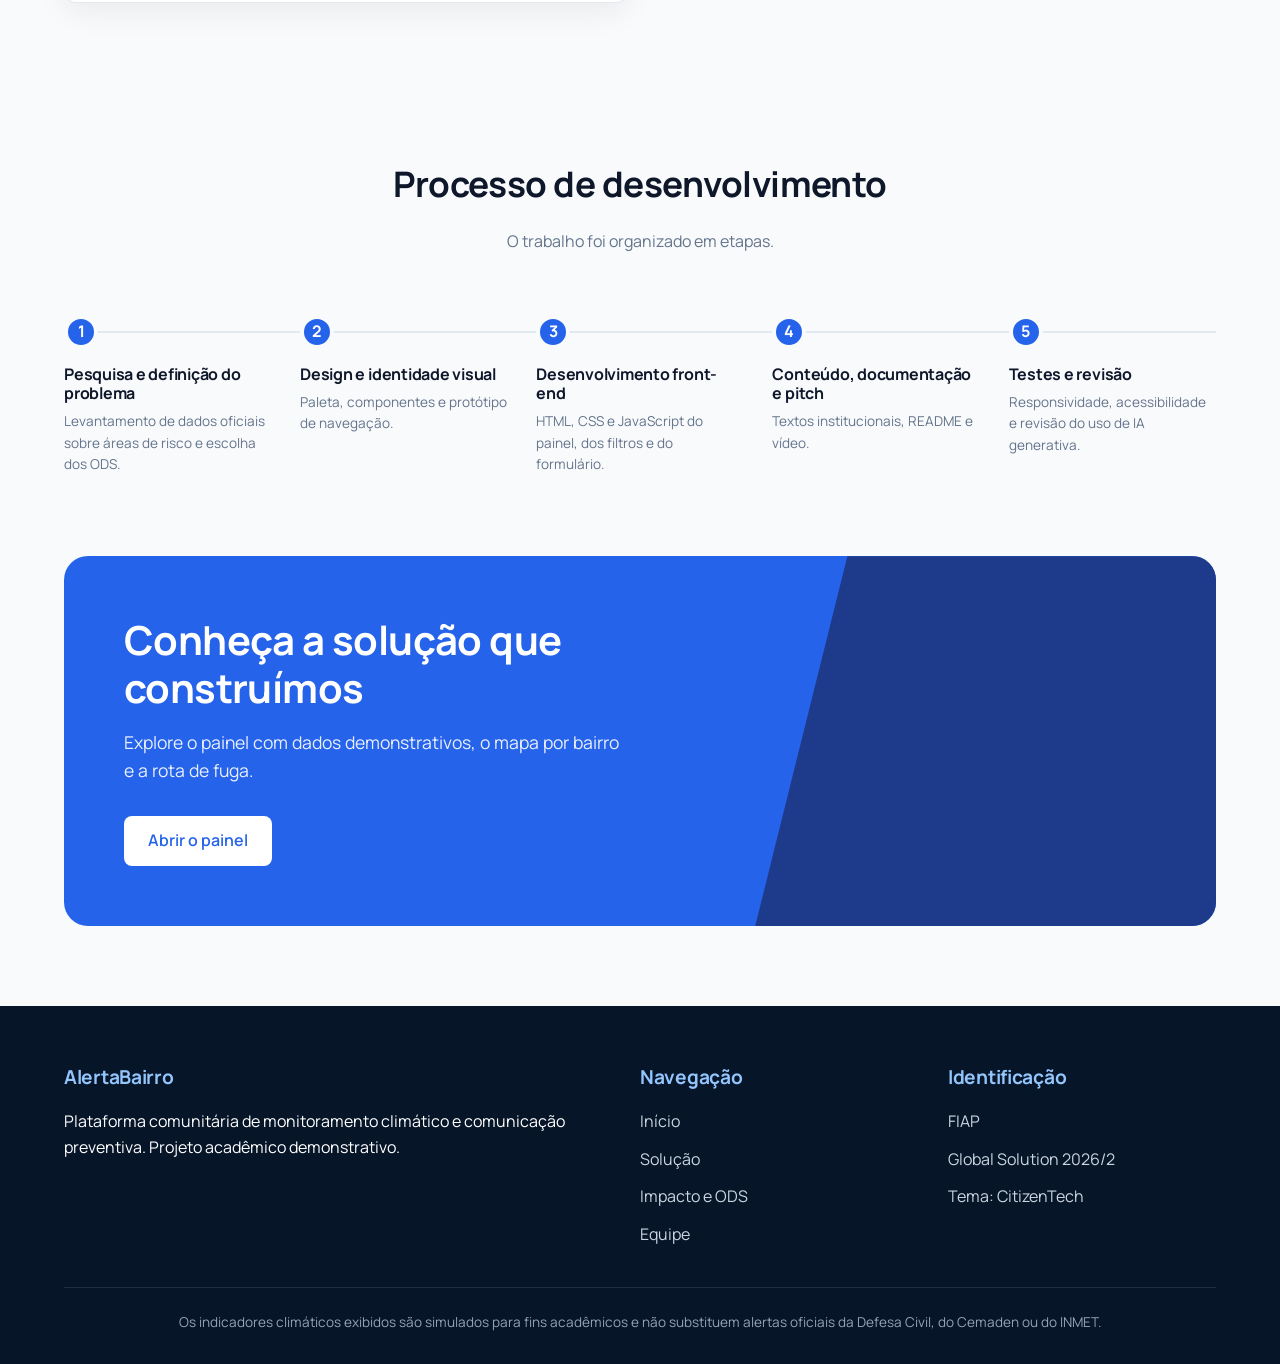
==== commit 938e5e59: "Alinhado o codigo de acordo com as pendencias" ====
--- a/equipe.html
+++ b/equipe.html
@@ -6,7 +6,7 @@
   <meta name="viewport" content="width=device-width, initial-scale=1">
   <title>Equipe | AlertaBairro</title>
   <meta name="description"
-    content="Integrantes do projeto AlertaBairro, responsabilidades e processo de desenvolvimento da Global Solution FIAP 2026/2.">
+    content="Integrantes do projeto AlertaBairro e processo de desenvolvimento da Global Solution FIAP 2026/2.">
   <link rel="preconnect" href="https://fonts.googleapis.com">
   <link rel="preconnect" href="https://fonts.gstatic.com" crossorigin>
   <link href="https://fonts.googleapis.com/css2?family=Manrope:wght@400;500;600;700;800&amp;display=swap"
@@ -174,13 +174,6 @@
         <div class="section-head">
           <h2 class="section-title" id="titulo-integrantes">Integrantes</h2>
         </div>
-        <div class="callout" role="note">
-          <svg class="icon" aria-hidden="true" focusable="false">
-            <use href="#i-info" />
-          </svg>
-          <p>Os dados abaixo são provisórios. Substitua os campos entre colchetes pelas informações reais do grupo e
-            duplique ou remova cards conforme o número de integrantes.</p>
-        </div>
         <div class="grid grid-2">
           <article class="team-card">
             <div class="avatar" role="img" aria-label="Avatar de Guilherme">?</div>
@@ -219,7 +212,8 @@
             </dl>
             <div class="team-links">
               <a href="https://github.com/pedrocgamba-a11y" target="_blank" rel="noopener noreferrer">GitHub</a>
-              <span class="link-pendente">LinkedIn: link pendente</span>
+              <a href="https://www.linkedin.com/in/pedro-gamba-312402408/" target="_blank"
+                rel="noopener noreferrer">LinkedIn</a>
             </div>
           </article>
 
@@ -256,9 +250,8 @@
 
     <section class="section steps-section" aria-labelledby="titulo-processo">
       <div class="container">
-        <h2 class="section-title" id="titulo-processo">Processo de desenvolvimento e divisão de responsabilidades</h2>
-        <p class="section-sub">O trabalho foi organizado em etapas. A divisão entre
-          integrantes deve ser registrada aqui e no README.</p>
+        <h2 class="section-title" id="titulo-processo">Processo de desenvolvimento</h2>
+        <p class="section-sub">O trabalho foi organizado em etapas.</p>
 
         <div class="timeline">
           <div class="step">
